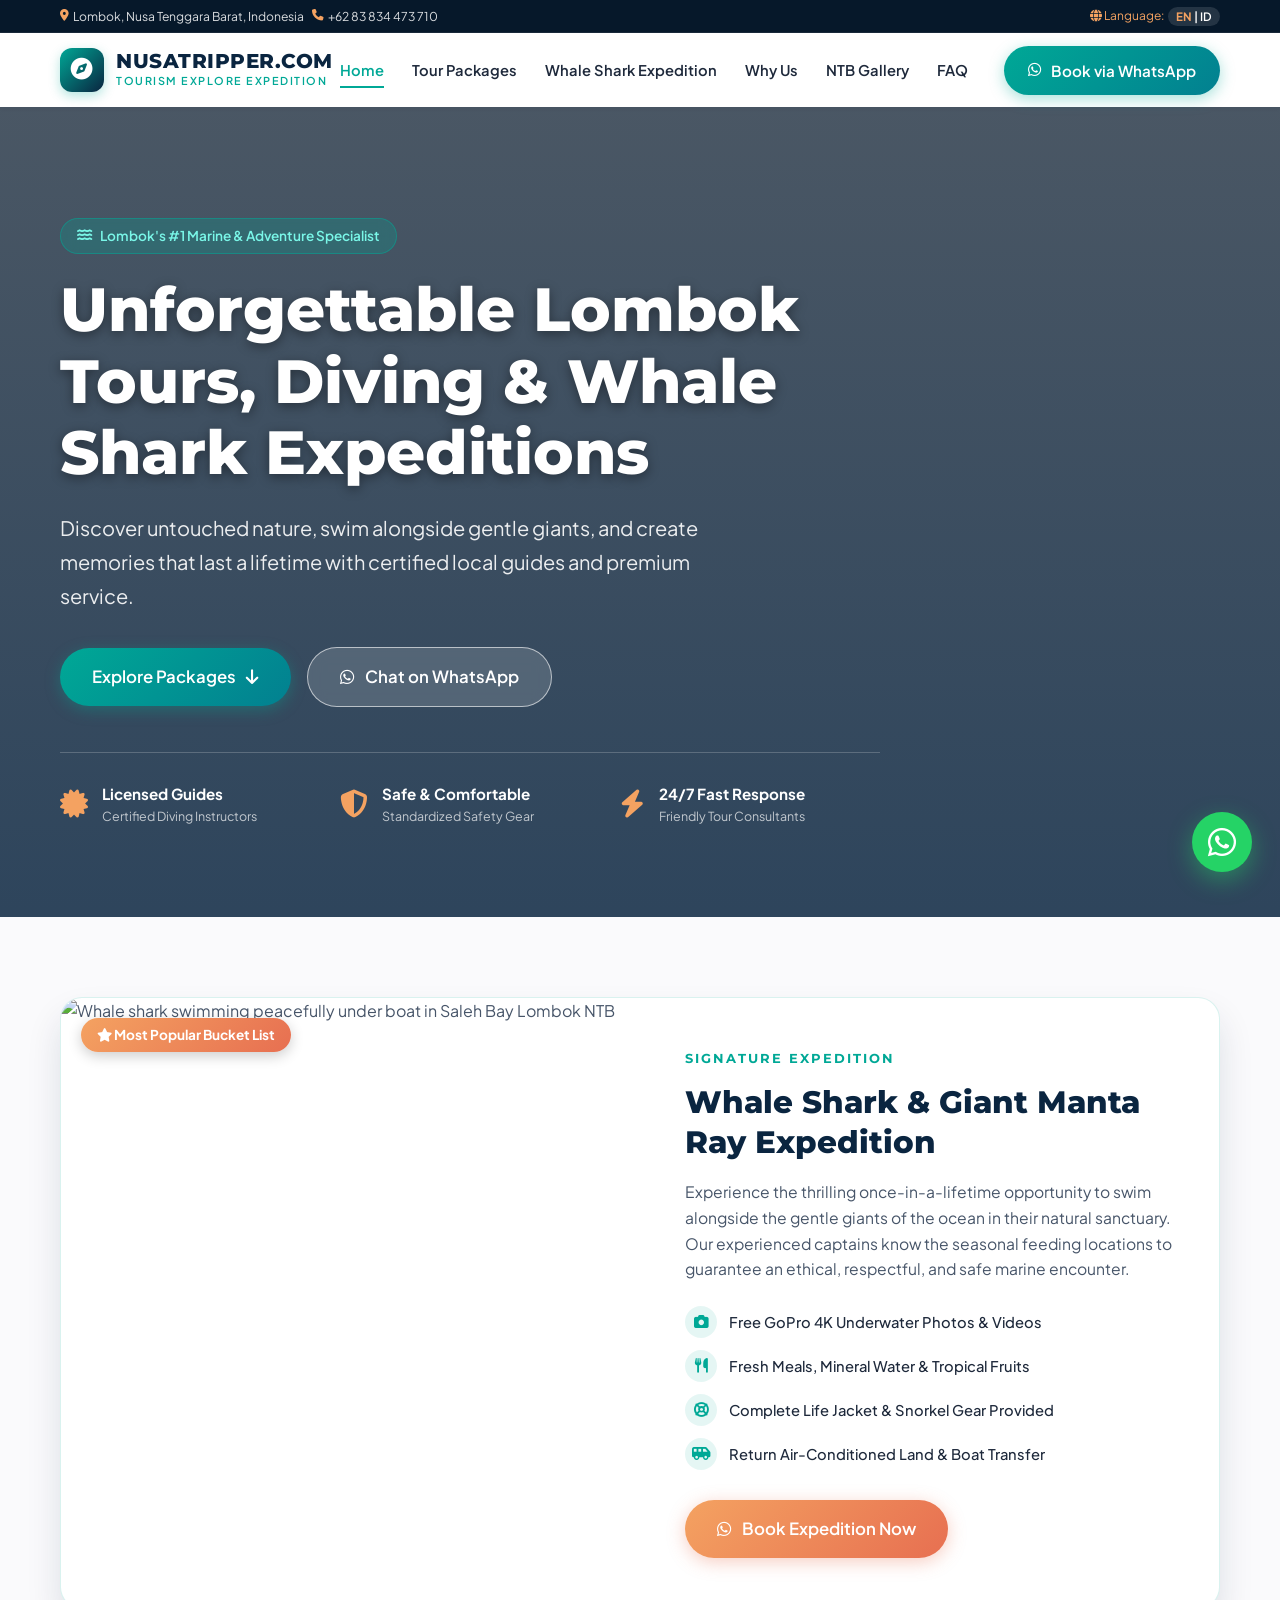
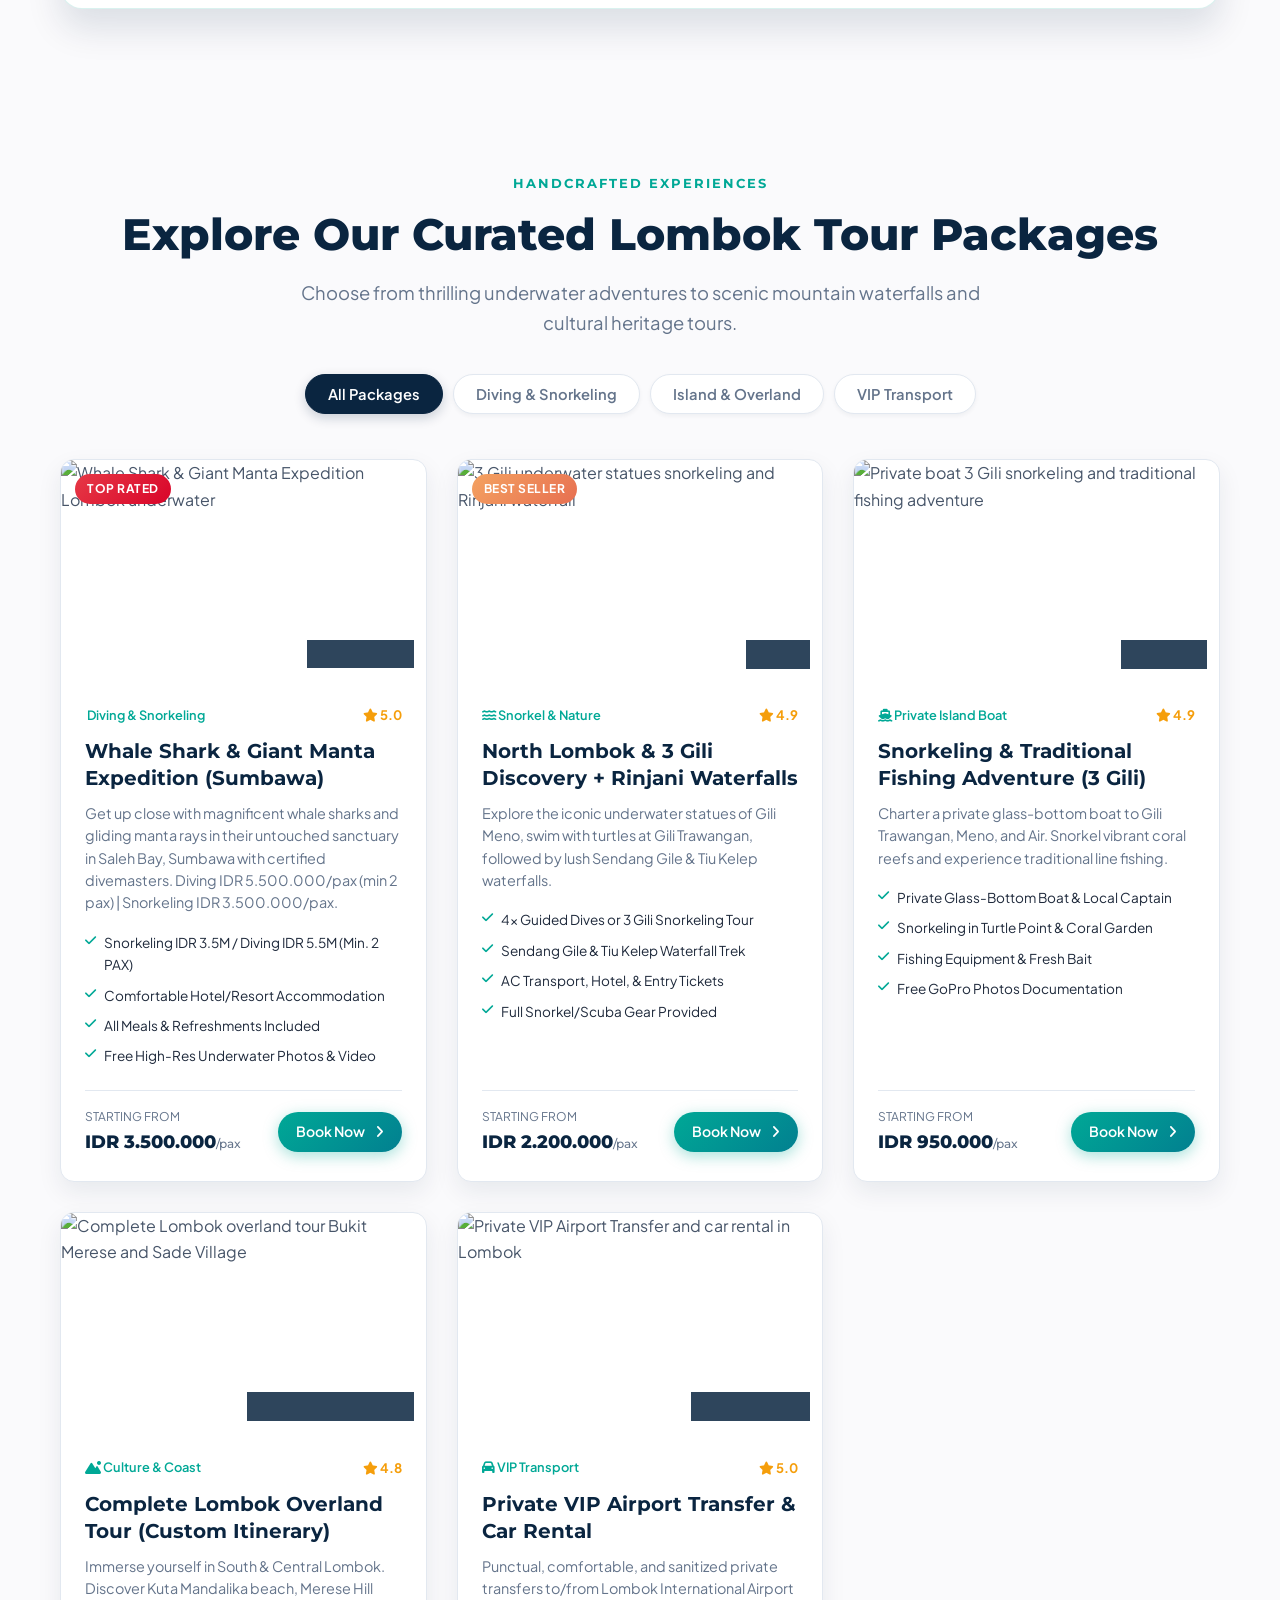
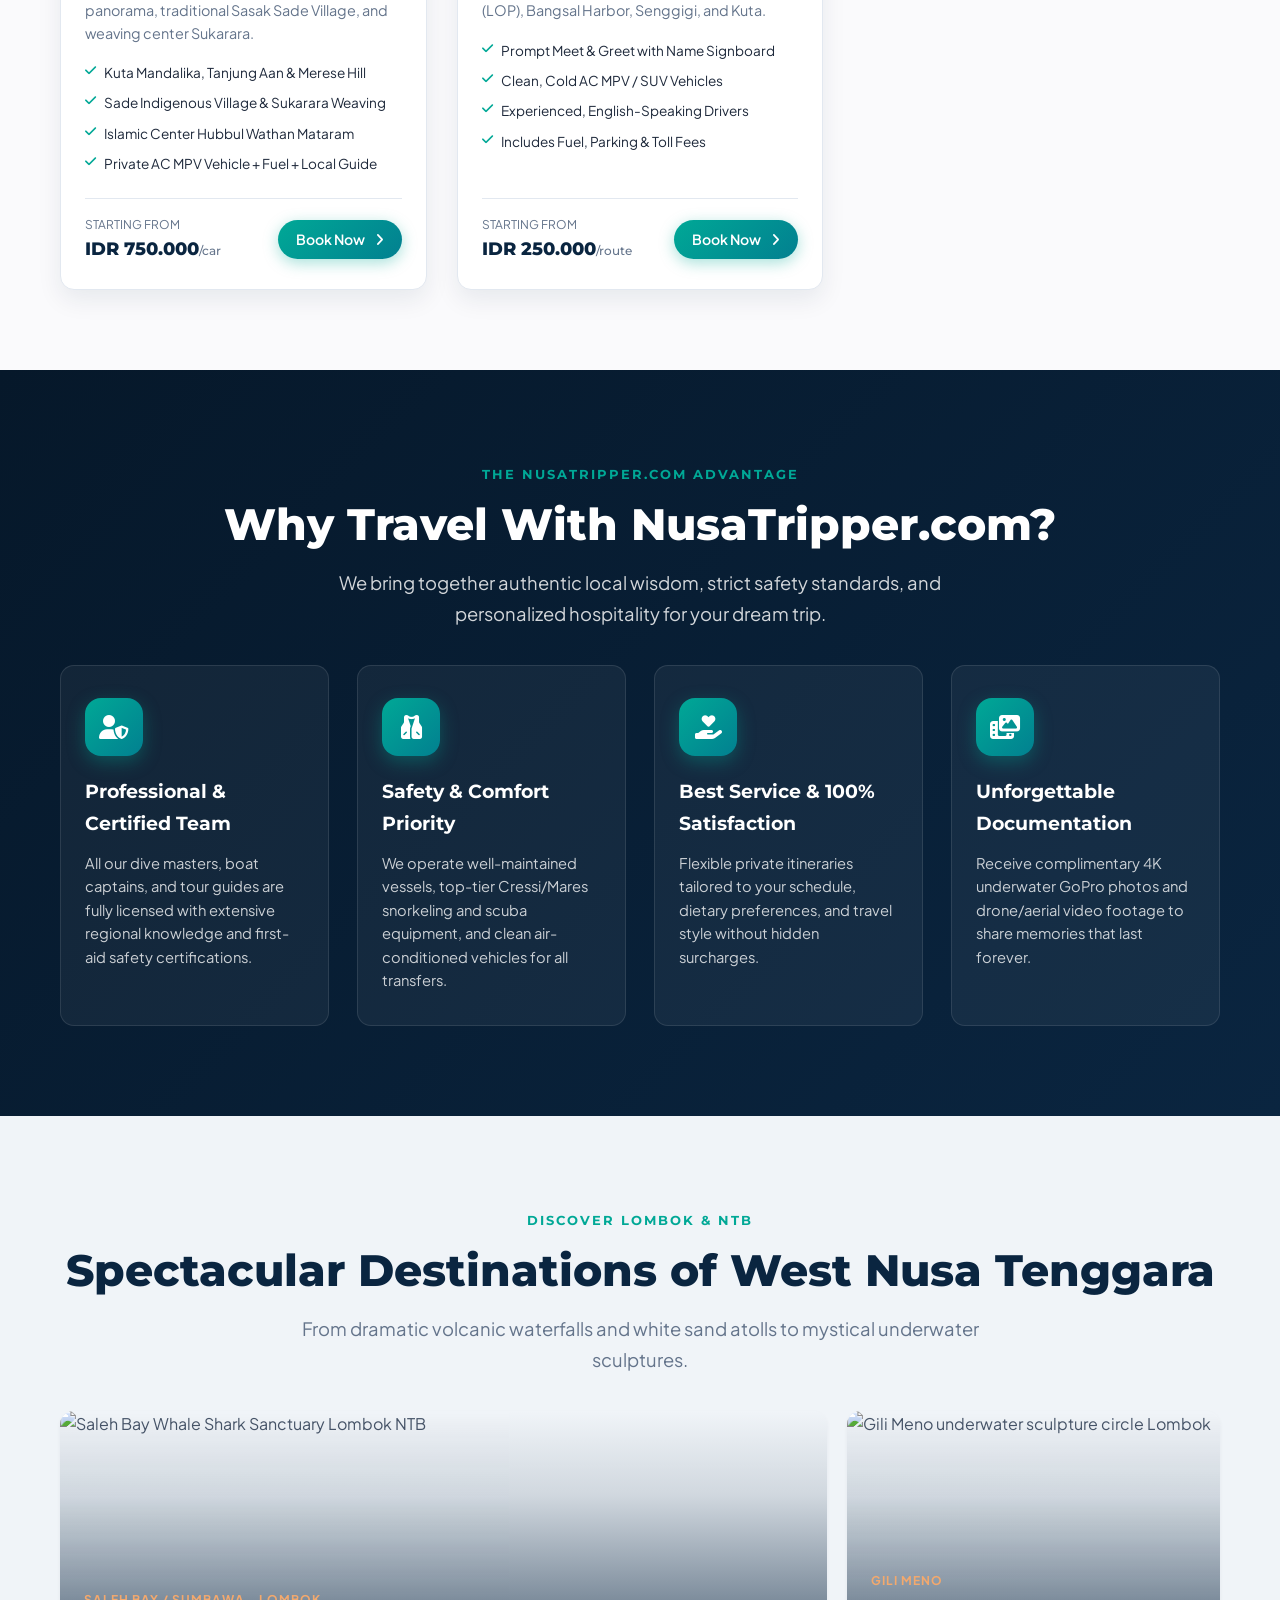
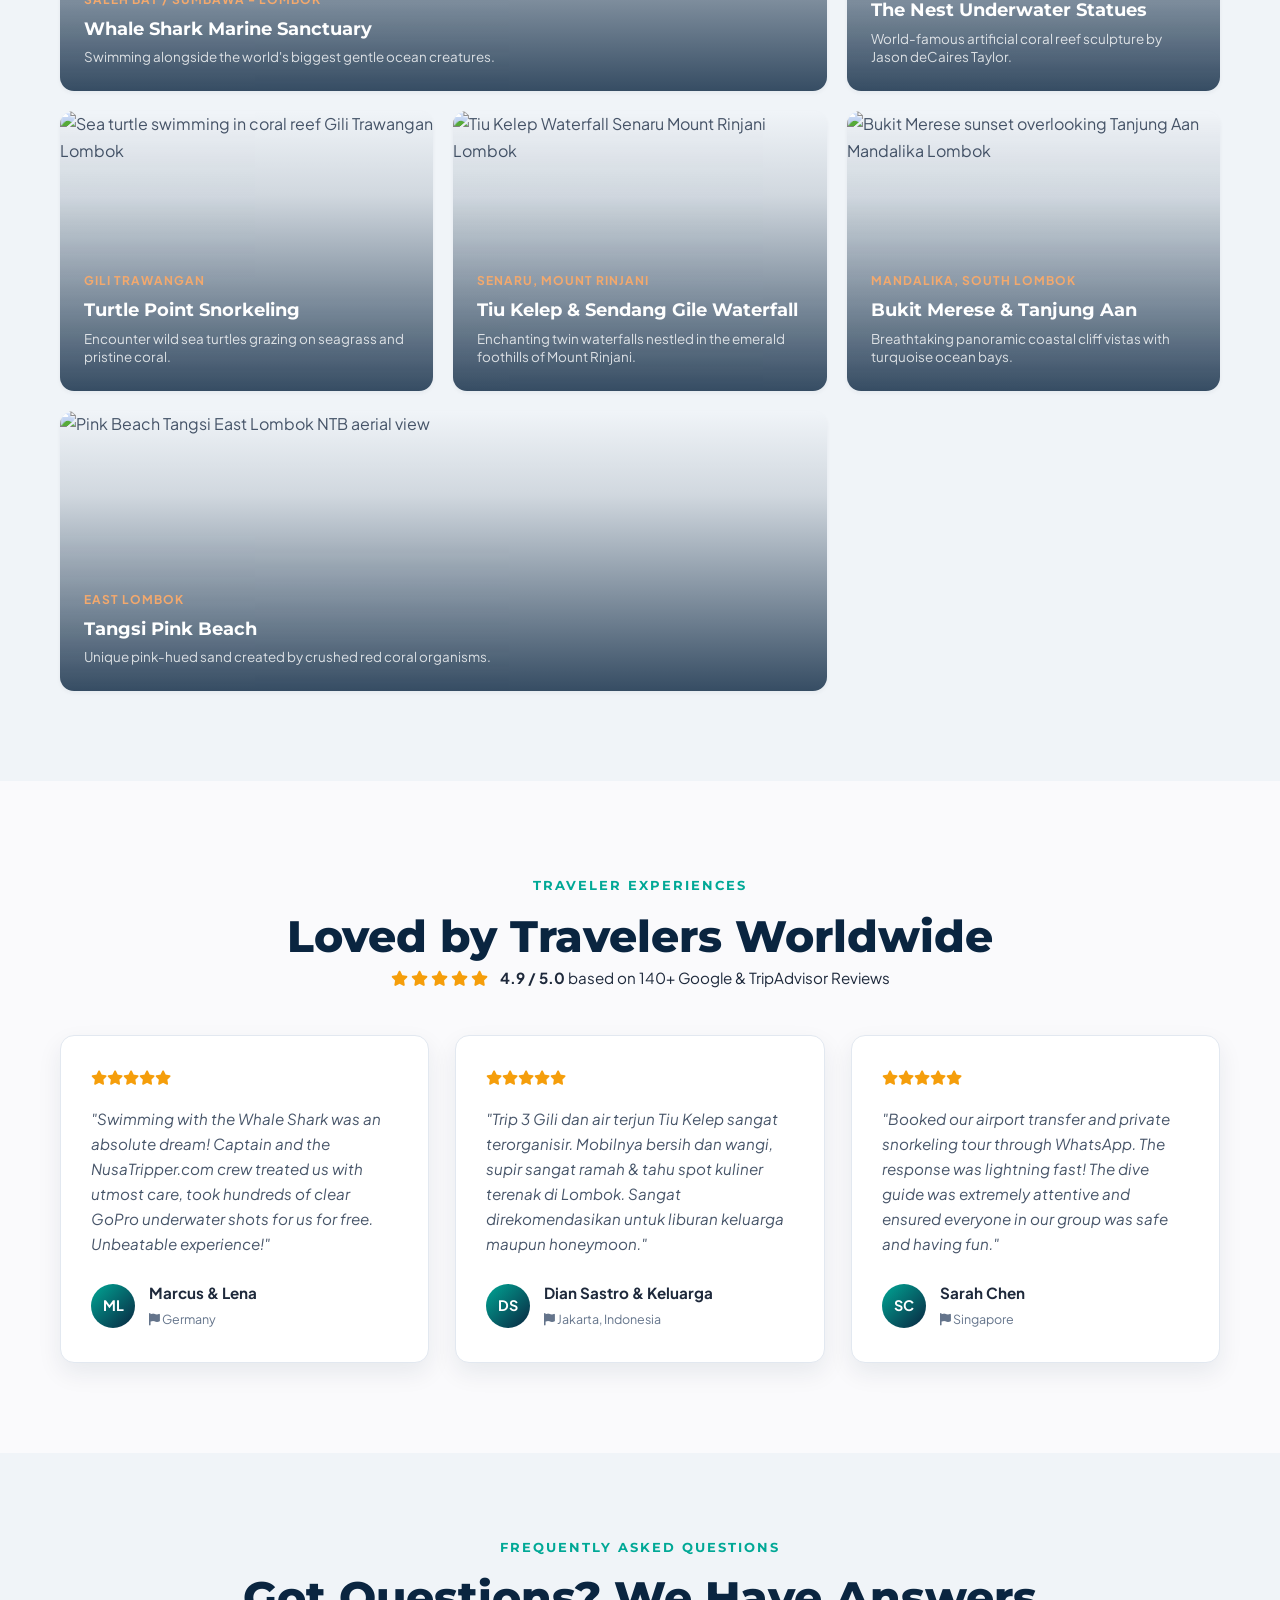
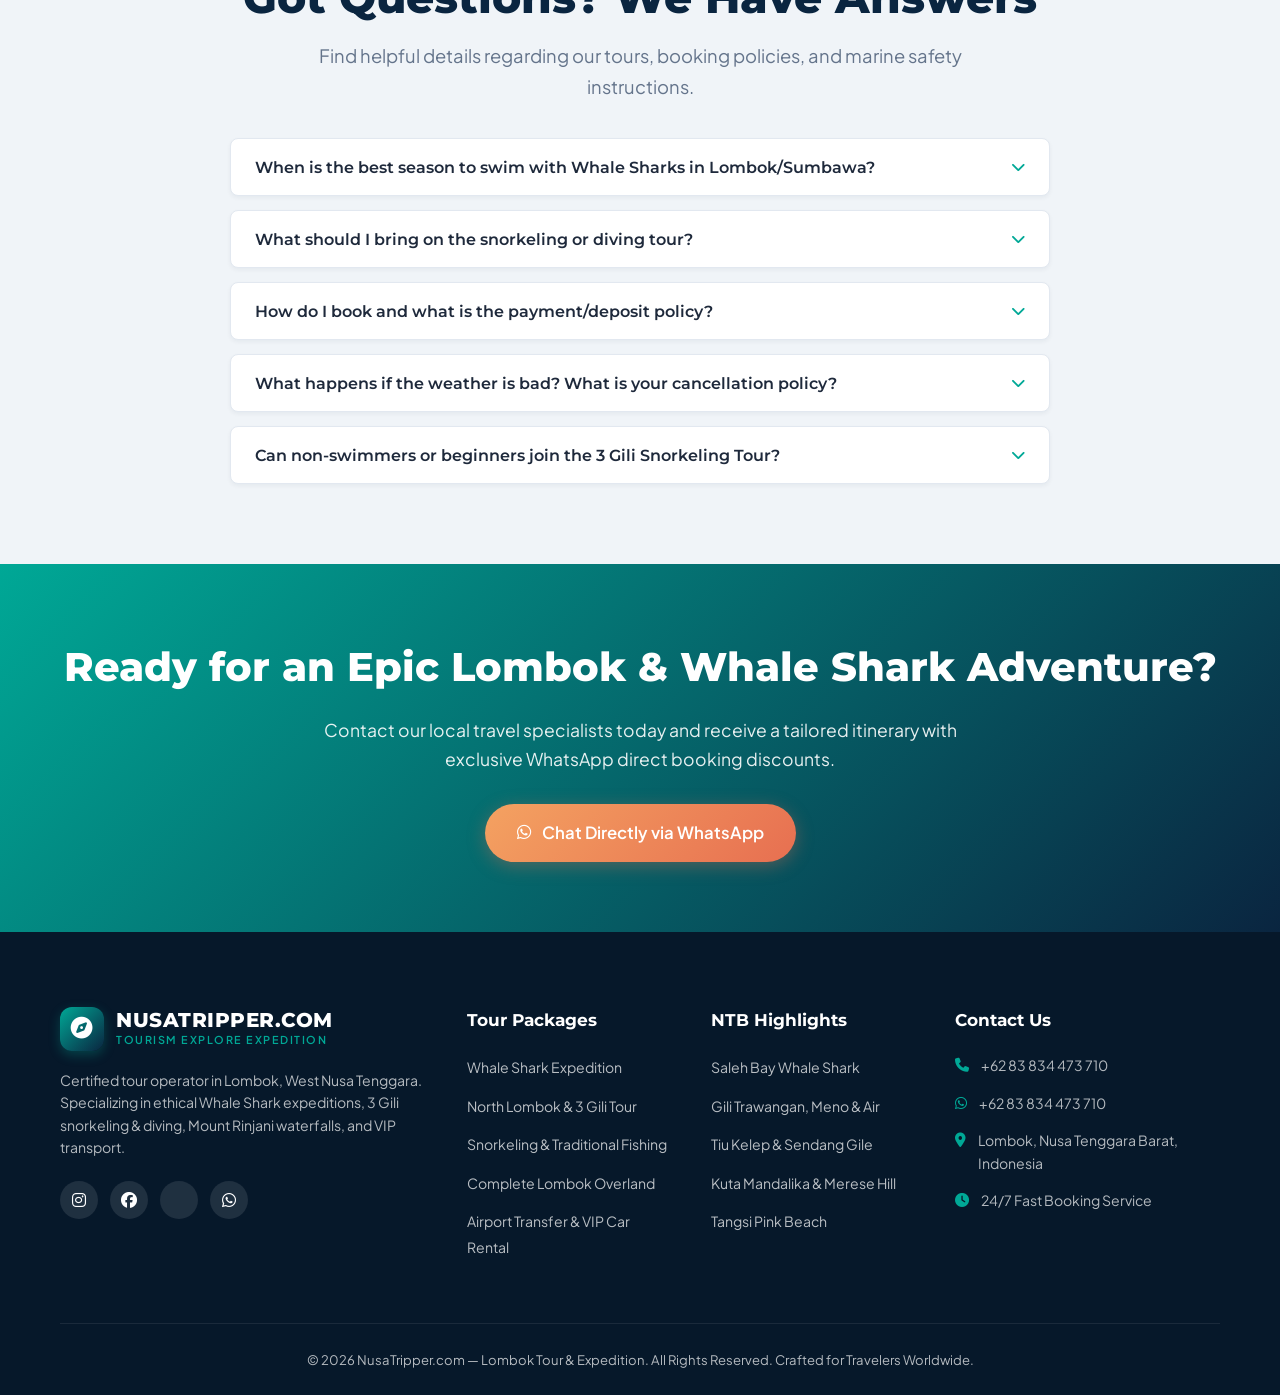
==== index - Copy.html @ f03d6720 "initial commit" ====
<!DOCTYPE html>
<html lang="en">
<head>
  <meta charset="UTF-8">
  <meta name="viewport" content="width=device-width, initial-scale=1.0">
  
  <!-- Primary Meta Tags -->
  <title>NusaTripper.com | Best Lombok Tour, Diving & Whale Shark Expedition</title>
  <meta name="title" content="NusaTripper.com | Best Lombok Tour, Diving & Whale Shark Expedition">
  <meta name="description" content="Book the ultimate Lombok adventure with NusaTripper.com. Whale Shark tours, 3 Gili snorkeling, Rinjani waterfall trips, and private car rental. Best price & certified guides!">
  <meta name="keywords" content="Lombok tour, diving Lombok, whale shark expedition Lombok, 3 Gili snorkeling, Gili Trawangan underwater statues, Mount Rinjani waterfalls, private driver Lombok, NusaTripper.com">
  <meta name="author" content="NusaTripper.com — Lombok Tour & Expedition">
  <meta name="robots" content="index, follow">
  <link rel="canonical" href="https://nusatripper.com/">

  <!-- Open Graph / Facebook -->
  <meta property="og:type" content="website">
  <meta property="og:url" content="https://nusatripper.com/">
  <meta property="og:title" content="NusaTripper.com | Best Lombok Tour, Diving & Whale Shark Expedition">
  <meta property="og:description" content="Book the ultimate Lombok adventure with NusaTripper.com. Whale Shark tours, 3 Gili snorkeling, Rinjani waterfall trips, and private car rental. Best price & certified guides!">
  <meta property="og:image" content="https://coresg-normal.trae.ai/api/ide/v1/text_to_image?prompt=Majestic%20whale%20shark%20swimming%20with%20snorkelers%20in%20crystal%20clear%20turquoise%20ocean%20water%20Lombok%20Indonesia%20cinematic%20underwater%20photography&image_size=landscape_16_9">

  <!-- Twitter -->
  <meta property="twitter:card" content="summary_large_image">
  <meta property="twitter:url" content="https://nusatripper.com/">
  <meta property="twitter:title" content="NusaTripper.com | Best Lombok Tour, Diving & Whale Shark Expedition">
  <meta property="twitter:description" content="Book the ultimate Lombok adventure with NusaTripper.com. Whale Shark tours, 3 Gili snorkeling, Rinjani waterfall trips, and private car rental.">
  <meta property="twitter:image" content="https://coresg-normal.trae.ai/api/ide/v1/text_to_image?prompt=Majestic%20whale%20shark%20swimming%20with%20snorkelers%20in%20crystal%20clear%20turquoise%20ocean%20water%20Lombok%20Indonesia%20cinematic%20underwater%20photography&image_size=landscape_16_9">

  <!-- Fonts -->
  <link rel="preconnect" href="https://fonts.googleapis.com">
  <link rel="preconnect" href="https://fonts.gstatic.com" crossorigin>
  <link href="https://fonts.googleapis.com/css2?family=Montserrat:wght@500;600;700;800&family=Plus+Jakarta+Sans:wght@300;400;500;600;700&display=swap" rel="stylesheet">
  
  <!-- FontAwesome Icons -->
  <link rel="stylesheet" href="https://cdnjs.cloudflare.com/ajax/libs/font-awesome/6.5.1/css/all.min.css" integrity="sha512-DTOQO9RWCH3ppGqcWaEA1BIZOC6xxalwEsw9c2QQeAIftl+Vegovlnee1c9QX4TctnWMn13TZye+giMm8e2LwA==" crossorigin="anonymous" referrerpolicy="no-referrer" />

  <!-- Schema.org Structured Data -->
  <script type="application/ld+json">
  {
    "@context": "https://schema.org",
    "@graph": [
      {
        "@type": "TravelAgency",
        "@id": "https://nusatripper.com/#agency",
        "name": "NusaTripper.com - Tourism Explore Expedition",
        "url": "https://nusatripper.com",
        "telephone": "+6283834473710",
        "priceRange": "$$ - $$$",
        "currenciesAccepted": "IDR, USD",
        "paymentAccepted": "Cash, Credit Card, Bank Transfer",
        "areaServed": {
          "@type": "AdministrativeArea",
          "name": "Lombok, Nusa Tenggara Barat, Indonesia"
        },
        "address": {
          "@type": "PostalAddress",
          "addressLocality": "Lombok",
          "addressRegion": "Nusa Tenggara Barat",
          "addressCountry": "ID"
        },
        "aggregateRating": {
          "@type": "AggregateRating",
          "ratingValue": "4.9",
          "reviewCount": "148"
        },
        "description": "Premium Lombok tour agency offering Whale Shark expeditions, 3 Gili snorkeling, diving, Mount Rinjani waterfall trekking, and private transport services."
      },
      {
        "@type": "Product",
        "name": "Whale Shark & Giant Manta Expedition Lombok",
        "description": "3D2N Diving or 2D1N Snorkeling close encounter with gentle giant whale sharks in Saleh Bay / Lombok waters. Includes accommodation, meals, and free underwater documentation.",
        "offers": {
          "@type": "Offer",
          "priceCurrency": "IDR",
          "price": "3500000",
          "availability": "https://schema.org/InStock",
          "validFrom": "2026-01-01"
        }
      },
      {
        "@type": "Product",
        "name": "North Lombok & 3 Gili Discovery with Rinjani Waterfalls",
        "description": "2D1N tour covering Gili Trawangan, Gili Meno underwater statues, Gili Air, and Mount Rinjani waterfalls (Sendang Gile & Tiu Kelep).",
        "offers": {
          "@type": "Offer",
          "priceCurrency": "IDR",
          "price": "2200000",
          "availability": "https://schema.org/InStock",
          "validFrom": "2026-01-01"
        }
      }
    ]
  }
  </script>

  <link rel="stylesheet" href="style.css">
</head>
<body>

  <!-- Top Announcement Bar -->
  <div class="top-bar">
    <div class="container top-bar-container">
      <div class="top-info">
        <span><i class="fa-solid fa-location-dot"></i> Lombok, Nusa Tenggara Barat, Indonesia</span>
        <span><i class="fa-solid fa-phone"></i> +62 83 834 473 710</span>
      </div>
      <div class="lang-switch-wrapper">
        <span class="lang-label"><i class="fa-solid fa-globe"></i> Language:</span>
        <button id="langToggleBtn" class="lang-btn" onclick="toggleLanguage()">
          <span class="active-lang">EN</span> | <span>ID</span>
        </button>
      </div>
    </div>
  </div>

  <!-- Header / Navigation Bar -->
  <header class="site-header" id="navbar">
    <div class="container nav-container">
      <a href="#home" class="brand-logo" aria-label="NusaTripper.com Homepage">
        <div class="logo-icon"><i class="fa-solid fa-compass"></i></div>
        <div class="logo-text">
          <span class="brand-title">NUSATRIPPER.COM</span>
          <span class="brand-subtitle">Tourism Explore Expedition</span>
        </div>
      </a>

      <nav class="nav-menu" id="navMenu">
        <a href="#home" class="nav-link active" data-i18n="nav_home">Home</a>
        <a href="#packages" class="nav-link" data-i18n="nav_packages">Tour Packages</a>
        <a href="#whaleshark" class="nav-link" data-i18n="nav_whaleshark">Whale Shark Expedition</a>
        <a href="#whyus" class="nav-link" data-i18n="nav_whyus">Why Us</a>
        <a href="#gallery" class="nav-link" data-i18n="nav_gallery">NTB Gallery</a>
        <a href="#faq" class="nav-link" data-i18n="nav_faq">FAQ</a>
        <a href="https://wa.me/6283834473710?text=Hello%20NusaTripper.com%2C%20I%20would%20like%20to%20inquire%20about%20booking%20a%20tour" target="_blank" rel="noopener noreferrer" class="btn btn-primary nav-cta">
          <i class="fa-brands fa-whatsapp"></i> <span data-i18n="btn_book_wa">Book via WhatsApp</span>
        </a>
      </nav>

      <button class="hamburger-btn" id="mobileMenuBtn" aria-label="Toggle Navigation">
        <i class="fa-solid fa-bars"></i>
      </button>
    </div>
  </header>

  <!-- Hero Section -->
  <section class="hero-section" id="home">
    <div class="hero-overlay"></div>
    <div class="container hero-container">
      <div class="hero-content">
        <div class="badge-pill">
          <i class="fa-solid fa-water"></i> <span data-i18n="hero_badge">Lombok's #1 Marine & Adventure Specialist</span>
        </div>
        <h1 class="hero-title" data-i18n="hero_title">
          Unforgettable Lombok Tours, Diving & Whale Shark Expeditions
        </h1>
        <p class="hero-subtitle" data-i18n="hero_subtitle">
          Discover untouched nature, swim alongside gentle giants, and create memories that last a lifetime with certified local guides and premium service.
        </p>
        <div class="hero-cta-group">
          <a href="#packages" class="btn btn-primary btn-lg">
            <span data-i18n="hero_btn_explore">Explore Packages</span> <i class="fa-solid fa-arrow-down"></i>
          </a>
          <a href="https://wa.me/6283834473710?text=Hi%20NusaTripper.com!%20I'm%20planning%20a%20trip%20to%20Lombok.%20Can%20you%20help%20me%20recommend%20the%20best%20itinerary%3F" target="_blank" rel="noopener noreferrer" class="btn btn-outline btn-lg">
            <i class="fa-brands fa-whatsapp"></i> <span data-i18n="hero_btn_chat">Chat on WhatsApp</span>
          </a>
        </div>

        <!-- Trust Badges -->
        <div class="trust-badges">
          <div class="trust-badge-item">
            <i class="fa-solid fa-certificate"></i>
            <div>
              <strong data-i18n="trust_1_title">Licensed Guides</strong>
              <small data-i18n="trust_1_sub">Certified Diving Instructors</small>
            </div>
          </div>
          <div class="trust-badge-item">
            <i class="fa-solid fa-shield-halved"></i>
            <div>
              <strong data-i18n="trust_2_title">Safe & Comfortable</strong>
              <small data-i18n="trust_2_sub">Standardized Safety Gear</small>
            </div>
          </div>
          <div class="trust-badge-item">
            <i class="fa-solid fa-bolt"></i>
            <div>
              <strong data-i18n="trust_3_title">24/7 Fast Response</strong>
              <small data-i18n="trust_3_sub">Friendly Tour Consultants</small>
            </div>
          </div>
        </div>
      </div>
    </div>
  </section>

  <!-- Whale Shark Expedition Feature Banner -->
  <section class="featured-expedition" id="whaleshark">
    <div class="container">
      <div class="featured-card">
        <div class="featured-img-col">
          <img src="https://coresg-normal.trae.ai/api/ide/v1/text_to_image?prompt=Enormous%20gentle%20whale%20shark%20feeding%20near%20traditional%20Indonesian%20wooden%20outrigger%20boat%20bagan%20sunbeams%20filtering%20through%20azure%20water%20Saleh%20Bay%20Lombok%20Sumbawa&image_size=landscape_4_3" alt="Whale shark swimming peacefully under boat in Saleh Bay Lombok NTB" loading="lazy">
          <div class="img-badge">
            <i class="fa-solid fa-star"></i> <span data-i18n="featured_badge">Most Popular Bucket List</span>
          </div>
        </div>
        <div class="featured-text-col">
          <span class="section-tag" data-i18n="featured_tag">SIGNATURE EXPEDITION</span>
          <h2 class="featured-title" data-i18n="featured_title">Whale Shark & Giant Manta Ray Expedition</h2>
          <p class="featured-desc" data-i18n="featured_desc">
            Experience the thrilling once-in-a-lifetime opportunity to swim alongside the gentle giants of the ocean in their natural sanctuary. Our experienced captains know the seasonal feeding locations to guarantee an ethical, respectful, and safe marine encounter.
          </p>
          <div class="featured-perks">
            <div class="perk-item">
              <i class="fa-solid fa-camera"></i>
              <span data-i18n="featured_perk_1">Free GoPro 4K Underwater Photos & Videos</span>
            </div>
            <div class="perk-item">
              <i class="fa-solid fa-utensils"></i>
              <span data-i18n="featured_perk_2">Fresh Meals, Mineral Water & Tropical Fruits</span>
            </div>
            <div class="perk-item">
              <i class="fa-solid fa-life-ring"></i>
              <span data-i18n="featured_perk_3">Complete Life Jacket & Snorkel Gear Provided</span>
            </div>
            <div class="perk-item">
              <i class="fa-solid fa-van-shuttle"></i>
              <span data-i18n="featured_perk_4">Return Air-Conditioned Land & Boat Transfer</span>
            </div>
          </div>
          <div class="featured-action">
            <a href="https://wa.me/6283834473710?text=Hello%20NusaTripper.com%2C%20I'm%20very%20interested%20in%20the%20Whale%20Shark%20%26%20Manta%20Expedition.%20Could%20you%20share%20the%20available%20dates%20and%20rates%3F" target="_blank" rel="noopener noreferrer" class="btn btn-accent btn-lg">
              <i class="fa-brands fa-whatsapp"></i> <span data-i18n="btn_book_expedition">Book Expedition Now</span>
            </a>
          </div>
        </div>
      </div>
    </div>
  </section>

  <!-- Core Tour Packages -->
  <section class="packages-section" id="packages">
    <div class="container">
      <div class="section-header text-center">
        <span class="section-tag" data-i18n="packages_tag">HANDCRAFTED EXPERIENCES</span>
        <h2 class="section-title" data-i18n="packages_title">Explore Our Curated Lombok Tour Packages</h2>
        <p class="section-subtitle" data-i18n="packages_subtitle">
          Choose from thrilling underwater adventures to scenic mountain waterfalls and cultural heritage tours.
        </p>
        
        <!-- Filter Tabs -->
        <div class="filter-tab-group">
          <button class="filter-btn active" data-filter="all" data-i18n="filter_all">All Packages</button>
          <button class="filter-btn" data-filter="diving" data-i18n="filter_diving">Diving & Snorkeling</button>
          <button class="filter-btn" data-filter="island" data-i18n="filter_island">Island & Overland</button>
          <button class="filter-btn" data-filter="transport" data-i18n="filter_transport">VIP Transport</button>
        </div>
      </div>

      <!-- Packages Grid -->
      <div class="packages-grid" id="packagesGrid">

        <!-- Package 1 -->
        <article class="package-card" data-category="diving">
          <div class="card-img-wrap">
            <img src="https://coresg-normal.trae.ai/api/ide/v1/text_to_image?prompt=Close-up%20whale%20shark%20swimming%20near%20a%20diver%20in%20deep%20blue%20transparent%20ocean%20sun%20rays%20breaking%20surface%20Lombok&image_size=landscape_4_3" alt="Whale Shark & Giant Manta Expedition Lombok underwater" loading="lazy">
            <span class="card-badge badge-hot">Top Rated</span>
            <span class="card-duration"><i class="fa-regular fa-clock"></i> 3D2N / 2D1N</span>
          </div>
          <div class="card-content">
            <div class="card-meta">
              <span class="category-chip"><i class="fa-solid fa-mask-snorkel"></i> Diving & Snorkeling</span>
              <span class="rating-chip"><i class="fa-solid fa-star"></i> 5.0</span>
            </div>
            <h3 class="card-title" data-i18n="pkg1_title">Whale Shark & Giant Manta Expedition</h3>
            <p class="card-desc" data-i18n="pkg1_desc">
              Get up close with magnificent whale sharks and gliding manta rays in their untouched sanctuary with certified divemasters.
            </p>
            <ul class="card-inclusions">
              <li><i class="fa-solid fa-check"></i> <span data-i18n="pkg1_inc1">3D2N Diving or 2D1N Snorkeling Option</span></li>
              <li><i class="fa-solid fa-check"></i> <span data-i18n="pkg1_inc2">Comfortable Hotel/Resort Accommodation</span></li>
              <li><i class="fa-solid fa-check"></i> <span data-i18n="pkg1_inc3">All Meals & Refreshments Included</span></li>
              <li><i class="fa-solid fa-check"></i> <span data-i18n="pkg1_inc4">Free High-Res Underwater Photos & Video</span></li>
            </ul>
            <div class="card-footer">
              <div class="price-wrap">
                <span class="price-label" data-i18n="card_from">Starting from</span>
                <span class="price-val">IDR 3.500.000<small>/pax</small></span>
              </div>
              <a href="https://wa.me/6283834473710?text=Hi%20NusaTripper.com%2C%20I%20want%20to%20book%20the%20Whale%20Shark%20%26%20Giant%20Manta%20Expedition." target="_blank" rel="noopener noreferrer" class="btn btn-sm btn-primary">
                <span data-i18n="btn_book_now">Book Now</span> <i class="fa-solid fa-angle-right"></i>
              </a>
            </div>
          </div>
        </article>

        <!-- Package 2 -->
        <article class="package-card" data-category="diving">
          <div class="card-img-wrap">
            <img src="https://coresg-normal.trae.ai/api/ide/v1/text_to_image?prompt=Famous%20Nest%20underwater%20statues%20sculptures%20circle%20at%20Gili%20Meno%20with%20tropical%20fish%20and%20crystal%20clear%20water%20Lombok&image_size=landscape_4_3" alt="3 Gili underwater statues snorkeling and Rinjani waterfall" loading="lazy">
            <span class="card-badge badge-popular">Best Seller</span>
            <span class="card-duration"><i class="fa-regular fa-clock"></i> 2D1N</span>
          </div>
          <div class="card-content">
            <div class="card-meta">
              <span class="category-chip"><i class="fa-solid fa-water"></i> Snorkel & Nature</span>
              <span class="rating-chip"><i class="fa-solid fa-star"></i> 4.9</span>
            </div>
            <h3 class="card-title" data-i18n="pkg2_title">North Lombok & 3 Gili Discovery + Rinjani Waterfalls</h3>
            <p class="card-desc" data-i18n="pkg2_desc">
              Explore the iconic underwater statues of Gili Meno, swim with turtles at Gili Trawangan, followed by lush Sendang Gile & Tiu Kelep waterfalls.
            </p>
            <ul class="card-inclusions">
              <li><i class="fa-solid fa-check"></i> <span data-i18n="pkg2_inc1">4x Guided Dives or 3 Gili Snorkeling Tour</span></li>
              <li><i class="fa-solid fa-check"></i> <span data-i18n="pkg2_inc2">Sendang Gile & Tiu Kelep Waterfall Trek</span></li>
              <li><i class="fa-solid fa-check"></i> <span data-i18n="pkg2_inc3">AC Transport, Hotel, & Entry Tickets</span></li>
              <li><i class="fa-solid fa-check"></i> <span data-i18n="pkg2_inc4">Full Snorkel/Scuba Gear Provided</span></li>
            </ul>
            <div class="card-footer">
              <div class="price-wrap">
                <span class="price-label" data-i18n="card_from">Starting from</span>
                <span class="price-val">IDR 2.200.000<small>/pax</small></span>
              </div>
              <a href="https://wa.me/6283834473710?text=Hi%20NusaTripper.com%2C%20I%20am%20interested%20in%20North%20Lombok%20%26%203%20Gili%20Discovery." target="_blank" rel="noopener noreferrer" class="btn btn-sm btn-primary">
                <span data-i18n="btn_book_now">Book Now</span> <i class="fa-solid fa-angle-right"></i>
              </a>
            </div>
          </div>
        </article>

        <!-- Package 3 -->
        <article class="package-card" data-category="diving">
          <div class="card-img-wrap">
            <img src="https://coresg-normal.trae.ai/api/ide/v1/text_to_image?prompt=Traditional%20wooden%20boat%20sailing%20between%20tropical%20Gili%20islands%20Lombok%20turquoise%20calm%20water%20sunny%20day%20coral%20reef%20visible&image_size=landscape_4_3" alt="Private boat 3 Gili snorkeling and traditional fishing adventure" loading="lazy">
            <span class="card-duration"><i class="fa-regular fa-clock"></i> 1 Full Day</span>
          </div>
          <div class="card-content">
            <div class="card-meta">
              <span class="category-chip"><i class="fa-solid fa-ship"></i> Private Island Boat</span>
              <span class="rating-chip"><i class="fa-solid fa-star"></i> 4.9</span>
            </div>
            <h3 class="card-title" data-i18n="pkg3_title">Snorkeling & Traditional Fishing Adventure (3 Gili)</h3>
            <p class="card-desc" data-i18n="pkg3_desc">
              Charter a private glass-bottom boat to Gili Trawangan, Meno, and Air. Snorkel vibrant coral reefs and experience traditional line fishing.
            </p>
            <ul class="card-inclusions">
              <li><i class="fa-solid fa-check"></i> <span data-i18n="pkg3_inc1">Private Glass-Bottom Boat & Local Captain</span></li>
              <li><i class="fa-solid fa-check"></i> <span data-i18n="pkg3_inc2">Snorkeling in Turtle Point & Coral Garden</span></li>
              <li><i class="fa-solid fa-check"></i> <span data-i18n="pkg3_inc3">Fishing Equipment & Fresh Bait</span></li>
              <li><i class="fa-solid fa-check"></i> <span data-i18n="pkg3_inc4">Free GoPro Photos Documentation</span></li>
            </ul>
            <div class="card-footer">
              <div class="price-wrap">
                <span class="price-label" data-i18n="card_from">Starting from</span>
                <span class="price-val">IDR 950.000<small>/pax</small></span>
              </div>
              <a href="https://wa.me/6283834473710?text=Hi%20NusaTripper.com%2C%20I'd%20like%20to%20reserve%20the%203%20Gili%20Snorkeling%20%26%20Fishing%20Tour." target="_blank" rel="noopener noreferrer" class="btn btn-sm btn-primary">
                <span data-i18n="btn_book_now">Book Now</span> <i class="fa-solid fa-angle-right"></i>
              </a>
            </div>
          </div>
        </article>

        <!-- Package 4 -->
        <article class="package-card" data-category="island">
          <div class="card-img-wrap">
            <img src="https://coresg-normal.trae.ai/api/ide/v1/text_to_image?prompt=Panoramic%20view%20of%20Bukit%20Merese%20rolling%20green%20hills%20overlooking%20turquoise%20coastal%20bay%20in%20Mandalika%20South%20Lombok%20sunset&image_size=landscape_4_3" alt="Complete Lombok overland tour Bukit Merese and Sade Village" loading="lazy">
            <span class="card-duration"><i class="fa-regular fa-clock"></i> 1-Day / 2-Day Custom</span>
          </div>
          <div class="card-content">
            <div class="card-meta">
              <span class="category-chip"><i class="fa-solid fa-mountain-sun"></i> Culture & Coast</span>
              <span class="rating-chip"><i class="fa-solid fa-star"></i> 4.8</span>
            </div>
            <h3 class="card-title" data-i18n="pkg4_title">Complete Lombok Overland Tour (Custom Itinerary)</h3>
            <p class="card-desc" data-i18n="pkg4_desc">
              Immerse yourself in South & Central Lombok. Discover Kuta Mandalika beach, Merese Hill panorama, traditional Sasak Sade Village, and weaving center Sukarara.
            </p>
            <ul class="card-inclusions">
              <li><i class="fa-solid fa-check"></i> <span data-i18n="pkg4_inc1">Kuta Mandalika, Tanjung Aan & Merese Hill</span></li>
              <li><i class="fa-solid fa-check"></i> <span data-i18n="pkg4_inc2">Sade Indigenous Village & Sukarara Weaving</span></li>
              <li><i class="fa-solid fa-check"></i> <span data-i18n="pkg4_inc3">Islamic Center Hubbul Wathan Mataram</span></li>
              <li><i class="fa-solid fa-check"></i> <span data-i18n="pkg4_inc4">Private AC MPV Vehicle + Fuel + Local Guide</span></li>
            </ul>
            <div class="card-footer">
              <div class="price-wrap">
                <span class="price-label" data-i18n="card_from">Starting from</span>
                <span class="price-val">IDR 750.000<small>/car</small></span>
              </div>
              <a href="https://wa.me/6283834473710?text=Hi%20NusaTripper.com%2C%20can%20you%20share%20details%20for%20the%20Lombok%20Overland%20Tour%3F" target="_blank" rel="noopener noreferrer" class="btn btn-sm btn-primary">
                <span data-i18n="btn_book_now">Book Now</span> <i class="fa-solid fa-angle-right"></i>
              </a>
            </div>
          </div>
        </article>

        <!-- Package 5 -->
        <article class="package-card" data-category="transport">
          <div class="card-img-wrap">
            <img src="https://coresg-normal.trae.ai/api/ide/v1/text_to_image?prompt=Modern%20luxury%20white%20minivan%20car%20rental%20standing%20on%20scenic%20coastal%20highway%20with%20palm%20trees%20and%20ocean%20view%20Lombok&image_size=landscape_4_3" alt="Private VIP Airport Transfer and car rental in Lombok" loading="lazy">
            <span class="card-duration"><i class="fa-regular fa-clock"></i> 24/7 Available</span>
          </div>
          <div class="card-content">
            <div class="card-meta">
              <span class="category-chip"><i class="fa-solid fa-car"></i> VIP Transport</span>
              <span class="rating-chip"><i class="fa-solid fa-star"></i> 5.0</span>
            </div>
            <h3 class="card-title" data-i18n="pkg5_title">Private VIP Airport Transfer & Car Rental</h3>
            <p class="card-desc" data-i18n="pkg5_desc">
              Punctual, comfortable, and sanitized private transfers to/from Lombok International Airport (LOP), Bangsal Harbor, Senggigi, and Kuta.
            </p>
            <ul class="card-inclusions">
              <li><i class="fa-solid fa-check"></i> <span data-i18n="pkg5_inc1">Prompt Meet & Greet with Name Signboard</span></li>
              <li><i class="fa-solid fa-check"></i> <span data-i18n="pkg5_inc2">Clean, Cold AC MPV / SUV Vehicles</span></li>
              <li><i class="fa-solid fa-check"></i> <span data-i18n="pkg5_inc3">Experienced, English-Speaking Drivers</span></li>
              <li><i class="fa-solid fa-check"></i> <span data-i18n="pkg5_inc4">Includes Fuel, Parking & Toll Fees</span></li>
            </ul>
            <div class="card-footer">
              <div class="price-wrap">
                <span class="price-label" data-i18n="card_from">Starting from</span>
                <span class="price-val">IDR 250.000<small>/route</small></span>
              </div>
              <a href="https://wa.me/6283834473710?text=Hi%20NusaTripper.com%2C%20I%20need%20a%20private%20airport%20transfer%20or%20car%20rental." target="_blank" rel="noopener noreferrer" class="btn btn-sm btn-primary">
                <span data-i18n="btn_book_now">Book Now</span> <i class="fa-solid fa-angle-right"></i>
              </a>
            </div>
          </div>
        </article>

      </div>
    </div>
  </section>

  <!-- Why Choose Us -->
  <section class="why-us-section" id="whyus">
    <div class="container">
      <div class="section-header text-center">
        <span class="section-tag" data-i18n="why_tag">THE NUSATRIPPER.COM ADVANTAGE</span>
        <h2 class="section-title text-white" data-i18n="why_title">Why Travel With NusaTripper.com?</h2>
        <p class="section-subtitle text-white-80" data-i18n="why_subtitle">
          We bring together authentic local wisdom, strict safety standards, and personalized hospitality for your dream trip.
        </p>
      </div>

      <div class="why-grid">
        <div class="why-card">
          <div class="why-icon-box">
            <i class="fa-solid fa-user-shield"></i>
          </div>
          <h3 class="why-card-title" data-i18n="why1_title">Professional & Certified Team</h3>
          <p class="why-card-desc" data-i18n="why1_desc">
            All our dive masters, boat captains, and tour guides are fully licensed with extensive regional knowledge and first-aid safety certifications.
          </p>
        </div>

        <div class="why-card">
          <div class="why-icon-box">
            <i class="fa-solid fa-vest"></i>
          </div>
          <h3 class="why-card-title" data-i18n="why2_title">Safety & Comfort Priority</h3>
          <p class="why-card-desc" data-i18n="why2_desc">
            We operate well-maintained vessels, top-tier Cressi/Mares snorkeling and scuba equipment, and clean air-conditioned vehicles for all transfers.
          </p>
        </div>

        <div class="why-card">
          <div class="why-icon-box">
            <i class="fa-solid fa-hand-holding-heart"></i>
          </div>
          <h3 class="why-card-title" data-i18n="why3_title">Best Service & 100% Satisfaction</h3>
          <p class="why-card-desc" data-i18n="why3_desc">
            Flexible private itineraries tailored to your schedule, dietary preferences, and travel style without hidden surcharges.
          </p>
        </div>

        <div class="why-card">
          <div class="why-icon-box">
            <i class="fa-solid fa-photo-film"></i>
          </div>
          <h3 class="why-card-title" data-i18n="why4_title">Unforgettable Documentation</h3>
          <p class="why-card-desc" data-i18n="why4_desc">
            Receive complimentary 4K underwater GoPro photos and drone/aerial video footage to share memories that last forever.
          </p>
        </div>
      </div>
    </div>
  </section>

  <!-- NTB Tourism Gallery Showcase -->
  <section class="gallery-section" id="gallery">
    <div class="container">
      <div class="section-header text-center">
        <span class="section-tag" data-i18n="gallery_tag">DISCOVER LOMBOK & NTB</span>
        <h2 class="section-title" data-i18n="gallery_title">Spectacular Destinations of West Nusa Tenggara</h2>
        <p class="section-subtitle" data-i18n="gallery_subtitle">
          From dramatic volcanic waterfalls and white sand atolls to mystical underwater sculptures.
        </p>
      </div>

      <div class="gallery-grid">
        <!-- Gallery 1 -->
        <figure class="gallery-item item-large">
          <img src="https://coresg-normal.trae.ai/api/ide/v1/text_to_image?prompt=Majestic%20whale%20shark%20swimming%20near%20the%20ocean%20surface%20with%20sunbeams%20reflecting%20on%20its%20spotted%20skin%20Saleh%20Bay%20Lombok&image_size=landscape_16_9" alt="Saleh Bay Whale Shark Sanctuary Lombok NTB" loading="lazy">
          <div class="gallery-overlay">
            <div class="gallery-info">
              <span class="gallery-cat">Saleh Bay / Sumbawa - Lombok</span>
              <h4 class="gallery-name">Whale Shark Marine Sanctuary</h4>
              <p>Swimming alongside the world's biggest gentle ocean creatures.</p>
            </div>
          </div>
        </figure>

        <!-- Gallery 2 -->
        <figure class="gallery-item">
          <img src="https://coresg-normal.trae.ai/api/ide/v1/text_to_image?prompt=Underwater%20statue%20sculptures%20circle%20of%20couples%20on%20seabed%20surrounded%20by%20tropical%20fish%20at%20Gili%20Meno%20Lombok&image_size=square_hd" alt="Gili Meno underwater sculpture circle Lombok" loading="lazy">
          <div class="gallery-overlay">
            <div class="gallery-info">
              <span class="gallery-cat">Gili Meno</span>
              <h4 class="gallery-name">The Nest Underwater Statues</h4>
              <p>World-famous artificial coral reef sculpture by Jason deCaires Taylor.</p>
            </div>
          </div>
        </figure>

        <!-- Gallery 3 -->
        <figure class="gallery-item">
          <img src="https://coresg-normal.trae.ai/api/ide/v1/text_to_image?prompt=Large%20green%20sea%20turtle%20swimming%20peacefully%20over%20vibrant%20coral%20reef%20in%20shallow%20clear%20water%20Gili%20Trawangan&image_size=square_hd" alt="Sea turtle swimming in coral reef Gili Trawangan Lombok" loading="lazy">
          <div class="gallery-overlay">
            <div class="gallery-info">
              <span class="gallery-cat">Gili Trawangan</span>
              <h4 class="gallery-name">Turtle Point Snorkeling</h4>
              <p>Encounter wild sea turtles grazing on seagrass and pristine coral.</p>
            </div>
          </div>
        </figure>

        <!-- Gallery 4 -->
        <figure class="gallery-item">
          <img src="https://coresg-normal.trae.ai/api/ide/v1/text_to_image?prompt=Stunning%20Tiu%20Kelep%20waterfall%20cascading%20through%20lush%20green%20tropical%20rainforest%20canopy%20foot%20of%20Mount%20Rinjani%20Lombok&image_size=square_hd" alt="Tiu Kelep Waterfall Senaru Mount Rinjani Lombok" loading="lazy">
          <div class="gallery-overlay">
            <div class="gallery-info">
              <span class="gallery-cat">Senaru, Mount Rinjani</span>
              <h4 class="gallery-name">Tiu Kelep & Sendang Gile Waterfall</h4>
              <p>Enchanting twin waterfalls nestled in the emerald foothills of Mount Rinjani.</p>
            </div>
          </div>
        </figure>

        <!-- Gallery 5 -->
        <figure class="gallery-item">
          <img src="https://coresg-normal.trae.ai/api/ide/v1/text_to_image?prompt=Sunset%20view%20over%20Bukit%20Merese%20rolling%20hills%20and%20crystal%20clear%20curve%20of%20Tanjung%20Aan%20beach%20South%20Lombok&image_size=square_hd" alt="Bukit Merese sunset overlooking Tanjung Aan Mandalika Lombok" loading="lazy">
          <div class="gallery-overlay">
            <div class="gallery-info">
              <span class="gallery-cat">Mandalika, South Lombok</span>
              <h4 class="gallery-name">Bukit Merese & Tanjung Aan</h4>
              <p>Breathtaking panoramic coastal cliff vistas with turquoise ocean bays.</p>
            </div>
          </div>
        </figure>

        <!-- Gallery 6 -->
        <figure class="gallery-item item-large">
          <img src="https://coresg-normal.trae.ai/api/ide/v1/text_to_image?prompt=Aerial%20view%20of%20Pink%20Beach%20Tangsi%20Lombok%20with%20pastel%20pink%20sand%20and%20crystal%20clear%20calm%20turquoise%20water%20sunny%20day&image_size=landscape_16_9" alt="Pink Beach Tangsi East Lombok NTB aerial view" loading="lazy">
          <div class="gallery-overlay">
            <div class="gallery-info">
              <span class="gallery-cat">East Lombok</span>
              <h4 class="gallery-name">Tangsi Pink Beach</h4>
              <p>Unique pink-hued sand created by crushed red coral organisms.</p>
            </div>
          </div>
        </figure>
      </div>
    </div>
  </section>

  <!-- Testimonials Section -->
  <section class="testimonials-section">
    <div class="container">
      <div class="section-header text-center">
        <span class="section-tag" data-i18n="testi_tag">TRAVELER EXPERIENCES</span>
        <h2 class="section-title" data-i18n="testi_title">Loved by Travelers Worldwide</h2>
        <div class="rating-summary">
          <div class="stars">
            <i class="fa-solid fa-star"></i>
            <i class="fa-solid fa-star"></i>
            <i class="fa-solid fa-star"></i>
            <i class="fa-solid fa-star"></i>
            <i class="fa-solid fa-star"></i>
          </div>
          <span><strong>4.9 / 5.0</strong> based on 140+ Google & TripAdvisor Reviews</span>
        </div>
      </div>

      <div class="reviews-grid">
        <div class="review-card">
          <div class="review-stars">
            <i class="fa-solid fa-star"></i><i class="fa-solid fa-star"></i><i class="fa-solid fa-star"></i><i class="fa-solid fa-star"></i><i class="fa-solid fa-star"></i>
          </div>
          <p class="review-text">
            "Swimming with the Whale Shark was an absolute dream! Captain and the NusaTripper.com crew treated us with utmost care, took hundreds of clear GoPro underwater shots for us for free. Unbeatable experience!"
          </p>
          <div class="reviewer-meta">
            <div class="avatar-circle">ML</div>
            <div>
              <strong class="reviewer-name">Marcus & Lena</strong>
              <small class="reviewer-origin"><i class="fa-solid fa-flag"></i> Germany</small>
            </div>
          </div>
        </div>

        <div class="review-card">
          <div class="review-stars">
            <i class="fa-solid fa-star"></i><i class="fa-solid fa-star"></i><i class="fa-solid fa-star"></i><i class="fa-solid fa-star"></i><i class="fa-solid fa-star"></i>
          </div>
          <p class="review-text">
            "Trip 3 Gili dan air terjun Tiu Kelep sangat terorganisir. Mobilnya bersih dan wangi, supir sangat ramah & tahu spot kuliner terenak di Lombok. Sangat direkomendasikan untuk liburan keluarga maupun honeymoon."
          </p>
          <div class="reviewer-meta">
            <div class="avatar-circle">DS</div>
            <div>
              <strong class="reviewer-name">Dian Sastro & Keluarga</strong>
              <small class="reviewer-origin"><i class="fa-solid fa-flag"></i> Jakarta, Indonesia</small>
            </div>
          </div>
        </div>

        <div class="review-card">
          <div class="review-stars">
            <i class="fa-solid fa-star"></i><i class="fa-solid fa-star"></i><i class="fa-solid fa-star"></i><i class="fa-solid fa-star"></i><i class="fa-solid fa-star"></i>
          </div>
          <p class="review-text">
            "Booked our airport transfer and private snorkeling tour through WhatsApp. The response was lightning fast! The dive guide was extremely attentive and ensured everyone in our group was safe and having fun."
          </p>
          <div class="reviewer-meta">
            <div class="avatar-circle">SC</div>
            <div>
              <strong class="reviewer-name">Sarah Chen</strong>
              <small class="reviewer-origin"><i class="fa-solid fa-flag"></i> Singapore</small>
            </div>
          </div>
        </div>
      </div>
    </div>
  </section>

  <!-- FAQ Section (SEO Friendly Accordion) -->
  <section class="faq-section" id="faq">
    <div class="container">
      <div class="section-header text-center">
        <span class="section-tag" data-i18n="faq_tag">FREQUENTLY ASKED QUESTIONS</span>
        <h2 class="section-title" data-i18n="faq_title">Got Questions? We Have Answers</h2>
        <p class="section-subtitle" data-i18n="faq_subtitle">
          Find helpful details regarding our tours, booking policies, and marine safety instructions.
        </p>
      </div>

      <div class="faq-accordion-wrap">
        <div class="faq-item">
          <button class="faq-header" aria-expanded="false">
            <span data-i18n="faq_q1">When is the best season to swim with Whale Sharks in Lombok/Sumbawa?</span>
            <i class="fa-solid fa-chevron-down"></i>
          </button>
          <div class="faq-body">
            <p data-i18n="faq_a1">
              Whale Sharks can be seen year-round in Saleh Bay because they inhabit the calm bay waters and feed near the traditional fisherman platforms (bagan). However, the best ocean conditions with optimal underwater visibility are generally from April to November.
            </p>
          </div>
        </div>

        <div class="faq-item">
          <button class="faq-header" aria-expanded="false">
            <span data-i18n="faq_q2">What should I bring on the snorkeling or diving tour?</span>
            <i class="fa-solid fa-chevron-down"></i>
          </button>
          <div class="faq-body">
            <p data-i18n="faq_a2">
              We provide all high-quality snorkeling gear, life vests, and scuba equipment. We recommend bringing your swimsuit/rashguard, reef-safe sunscreen, a dry change of clothes, sunglasses, a towel, and personal medications if you are prone to seasickness.
            </p>
          </div>
        </div>

        <div class="faq-item">
          <button class="faq-header" aria-expanded="false">
            <span data-i18n="faq_q3">How do I book and what is the payment/deposit policy?</span>
            <i class="fa-solid fa-chevron-down"></i>
          </button>
          <div class="faq-body">
            <p data-i18n="faq_a3">
              Booking is simple via WhatsApp or email. A 30% deposit is required to secure your boat charter, certified guide, and date reservation. The remaining balance can be settled upon arrival via Bank Transfer, Wise, Credit Card, or Cash (IDR/USD).
            </p>
          </div>
        </div>

        <div class="faq-item">
          <button class="faq-header" aria-expanded="false">
            <span data-i18n="faq_q4">What happens if the weather is bad? What is your cancellation policy?</span>
            <i class="fa-solid fa-chevron-down"></i>
          </button>
          <div class="faq-body">
            <p data-i18n="faq_a4">
              Your safety is our #1 priority. If the harbor authority restricts sailing due to extreme weather or sea conditions, we offer a free reschedule or a full refund of your deposit. Free cancellations are accepted up to 48 hours prior to the scheduled departure.
            </p>
          </div>
        </div>

        <div class="faq-item">
          <button class="faq-header" aria-expanded="false">
            <span data-i18n="faq_q5">Can non-swimmers or beginners join the 3 Gili Snorkeling Tour?</span>
            <i class="fa-solid fa-chevron-down"></i>
          </button>
          <div class="faq-body">
            <p data-i18n="faq_a5">
              Yes, absolutely! We provide certified flotation life vests and personal guide assistance. Our guides will swim alongside beginners and hold a safety buoy to ensure you can comfortably admire the turtles and underwater statues without fear.
            </p>
          </div>
        </div>
      </div>
    </div>
  </section>

  <!-- CTA Banner -->
  <section class="cta-banner">
    <div class="container text-center">
      <h2 class="cta-heading" data-i18n="cta_heading">Ready for an Epic Lombok & Whale Shark Adventure?</h2>
      <p class="cta-text" data-i18n="cta_text">Contact our local travel specialists today and receive a tailored itinerary with exclusive WhatsApp direct booking discounts.</p>
      <div class="cta-buttons">
        <a href="https://wa.me/6283834473710?text=Hello%20NusaTripper.com!%20I'm%20ready%20to%20plan%20my%20Lombok%20trip.%20Please%20send%20me%20your%20latest%20tour%20packages%20and%20special%20offers." target="_blank" rel="noopener noreferrer" class="btn btn-accent btn-lg">
          <i class="fa-brands fa-whatsapp"></i> <span data-i18n="btn_wa_chat">Chat Directly via WhatsApp</span>
        </a>
      </div>
    </div>
  </section>

  <!-- Footer -->
  <footer class="site-footer">
    <div class="container">
      <div class="footer-grid">
        <div class="footer-col col-brand">
          <div class="brand-logo footer-logo">
            <div class="logo-icon"><i class="fa-solid fa-compass"></i></div>
            <div class="logo-text">
              <span class="brand-title">NUSATRIPPER.COM</span>
              <span class="brand-subtitle">Tourism Explore Expedition</span>
            </div>
          </div>
          <p class="footer-bio" data-i18n="footer_bio">
            Certified tour operator in Lombok, West Nusa Tenggara. Specializing in ethical Whale Shark expeditions, 3 Gili snorkeling & diving, Mount Rinjani waterfalls, and VIP transport.
          </p>
          <div class="social-links">
            <a href="https://instagram.com" target="_blank" rel="noopener" aria-label="Instagram"><i class="fa-brands fa-instagram"></i></a>
            <a href="https://facebook.com" target="_blank" rel="noopener" aria-label="Facebook"><i class="fa-brands fa-facebook"></i></a>
            <a href="https://tripadvisor.com" target="_blank" rel="noopener" aria-label="Tripadvisor"><i class="fa-brands fa-tripadvisor"></i></a>
            <a href="https://wa.me/6283834473710" target="_blank" rel="noopener" aria-label="WhatsApp"><i class="fa-brands fa-whatsapp"></i></a>
          </div>
        </div>

        <div class="footer-col">
          <h4 class="footer-heading" data-i18n="footer_h_packages">Tour Packages</h4>
          <ul class="footer-links">
            <li><a href="#packages">Whale Shark Expedition</a></li>
            <li><a href="#packages">North Lombok & 3 Gili Tour</a></li>
            <li><a href="#packages">Snorkeling & Traditional Fishing</a></li>
            <li><a href="#packages">Complete Lombok Overland</a></li>
            <li><a href="#packages">Airport Transfer & VIP Car Rental</a></li>
          </ul>
        </div>

        <div class="footer-col">
          <h4 class="footer-heading" data-i18n="footer_h_destinations">NTB Highlights</h4>
          <ul class="footer-links">
            <li><a href="#gallery">Saleh Bay Whale Shark</a></li>
            <li><a href="#gallery">Gili Trawangan, Meno & Air</a></li>
            <li><a href="#gallery">Tiu Kelep & Sendang Gile</a></li>
            <li><a href="#gallery">Kuta Mandalika & Merese Hill</a></li>
            <li><a href="#gallery">Tangsi Pink Beach</a></li>
          </ul>
        </div>

        <div class="footer-col">
          <h4 class="footer-heading" data-i18n="footer_h_contact">Contact Us</h4>
          <ul class="footer-contact-info">
            <li>
              <i class="fa-solid fa-phone"></i>
              <span>+62 83 834 473 710</span>
            </li>
            <li>
              <i class="fa-brands fa-whatsapp"></i>
              <a href="https://wa.me/6283834473710" target="_blank" rel="noopener">+62 83 834 473 710</a>
            </li>
            <li>
              <i class="fa-solid fa-location-dot"></i>
              <span>Lombok, Nusa Tenggara Barat, Indonesia</span>
            </li>
            <li>
              <i class="fa-solid fa-clock"></i>
              <span>24/7 Fast Booking Service</span>
            </li>
          </ul>
        </div>
      </div>

      <div class="footer-bottom">
        <p>&copy; 2026 NusaTripper.com — Lombok Tour & Expedition. All Rights Reserved. Crafted for Travelers Worldwide.</p>
      </div>
    </div>
  </footer>

  <!-- Floating WhatsApp Quick Button -->
  <div class="floating-wa-container">
    <a href="https://wa.me/6283834473710?text=Hi%20NusaTripper.com%2C%20I%20am%20interested%20in%20booking%20a%20Lombok%20tour%20package." target="_blank" rel="noopener noreferrer" class="floating-wa-btn" aria-label="Chat with us on WhatsApp">
      <i class="fa-brands fa-whatsapp"></i>
      <span class="floating-wa-tooltip" data-i18n="wa_tooltip">Chat with us!</span>
    </a>
  </div>

  <!-- Scripts -->
  <script src="script.js"></script>
</body>
</html>
---- style.css ----
/* ==========================================================================
   NUSATRIPPER.COM — LOMBOK TOUR & EXPEDITION - MODERN DESIGN SYSTEM
   Colors: Deep Ocean Blue (#0A2540), Caribbean Turquoise (#00A896), Sand (#F4A261)
   ========================================================================== */

:root {
  --primary-navy: #0A2540;
  --primary-navy-dark: #06182a;
  --secondary-teal: #00A896;
  --secondary-teal-dark: #028090;
  --accent-gold: #F4A261;
  --accent-coral: #E76F51;
  --accent-gold-hover: #e09151;
  
  --bg-light: #FAFAFC;
  --bg-white: #FFFFFF;
  --bg-surface: #F0F4F8;
  --bg-card: #FFFFFF;
  
  --text-dark: #1E293B;
  --text-body: #475569;
  --text-muted: #64748B;
  --text-white: #FFFFFF;
  
  --border-color: #E2E8F0;
  --border-light: rgba(255, 255, 255, 0.12);
  
  --shadow-sm: 0 2px 4px rgba(10, 37, 64, 0.05);
  --shadow-md: 0 10px 25px rgba(10, 37, 64, 0.08);
  --shadow-lg: 0 20px 35px rgba(10, 37, 64, 0.12);
  --shadow-hover: 0 22px 45px rgba(0, 168, 150, 0.18);
  
  --radius-sm: 8px;
  --radius-md: 14px;
  --radius-lg: 22px;
  --radius-full: 9999px;
  
  --font-heading: 'Montserrat', sans-serif;
  --font-body: 'Plus Jakarta Sans', -apple-system, BlinkMacSystemFont, sans-serif;
  --transition-fast: 0.25s ease;
  --transition-smooth: 0.35s cubic-bezier(0.2, 0.8, 0.2, 1);
}

/* CSS Reset & Global */
*, *::before, *::after {
  box-sizing: border-box;
  margin: 0;
  padding: 0;
}

html {
  scroll-behavior: smooth;
  font-size: 16px;
}

body {
  font-family: var(--font-body);
  background-color: var(--bg-light);
  color: var(--text-body);
  line-height: 1.65;
  overflow-x: hidden;
  -webkit-font-smoothing: antialiased;
  -webkit-user-select: none;
  -moz-user-select: none;
  -ms-user-select: none;
  user-select: none;
}

img {
  max-width: 100%;
  height: auto;
  display: block;
  -webkit-user-drag: none;
  user-select: none;
  pointer-events: none;
}

a {
  text-decoration: none;
  color: inherit;
  transition: var(--transition-fast);
}

ul {
  list-style: none;
}

button {
  font-family: inherit;
  border: none;
  background: none;
  cursor: pointer;
  transition: var(--transition-fast);
}

.container {
  width: 100%;
  max-width: 1200px;
  margin-left: auto;
  margin-right: auto;
  padding-left: 20px;
  padding-right: 20px;
}

.text-center { text-align: center; }
.text-white { color: var(--text-white) !important; }
.text-white-80 { color: rgba(255, 255, 255, 0.82) !important; }

/* Buttons & Badges */
.btn {
  display: inline-flex;
  align-items: center;
  justify-content: center;
  gap: 10px;
  padding: 12px 24px;
  border-radius: var(--radius-full);
  font-weight: 600;
  font-size: 0.95rem;
  transition: var(--transition-smooth);
  cursor: pointer;
}

.btn-primary {
  background: linear-gradient(135deg, var(--secondary-teal) 0%, var(--secondary-teal-dark) 100%);
  color: var(--text-white);
  box-shadow: 0 4px 15px rgba(0, 168, 150, 0.35);
}

.btn-primary:hover {
  background: linear-gradient(135deg, #02bda8 0%, #009688 100%);
  transform: translateY(-2px);
  box-shadow: 0 8px 25px rgba(0, 168, 150, 0.45);
  color: var(--text-white);
}

.btn-accent {
  background: linear-gradient(135deg, var(--accent-gold) 0%, var(--accent-coral) 100%);
  color: var(--text-white);
  box-shadow: 0 4px 18px rgba(231, 111, 81, 0.35);
}

.btn-accent:hover {
  background: linear-gradient(135deg, #f7b47a 0%, #eb8267 100%);
  transform: translateY(-2px);
  box-shadow: 0 8px 25px rgba(231, 111, 81, 0.45);
}

.btn-outline {
  background: rgba(255, 255, 255, 0.15);
  backdrop-filter: blur(8px);
  border: 1.5px solid rgba(255, 255, 255, 0.6);
  color: var(--text-white);
}

.btn-outline:hover {
  background: rgba(255, 255, 255, 0.95);
  color: var(--primary-navy);
  border-color: #fff;
  transform: translateY(-2px);
}

.btn-lg {
  padding: 15px 32px;
  font-size: 1.05rem;
}

.btn-sm {
  padding: 8px 18px;
  font-size: 0.88rem;
}

.section-tag {
  display: inline-block;
  font-family: var(--font-heading);
  font-size: 0.82rem;
  font-weight: 700;
  letter-spacing: 2px;
  text-transform: uppercase;
  color: var(--secondary-teal);
  margin-bottom: 12px;
}

.section-title {
  font-family: var(--font-heading);
  font-size: clamp(2rem, 3.8vw, 2.75rem);
  font-weight: 800;
  color: var(--primary-navy);
  line-height: 1.25;
  margin-bottom: 16px;
}

.section-subtitle {
  font-size: clamp(1rem, 1.8vw, 1.15rem);
  color: var(--text-muted);
  max-width: 680px;
  margin: 0 auto 36px;
}

/* ==========================================================================
   Header & Navigation Bar
   ========================================================================== */
/* Top Announcement Bar - Strict Single Line Mobile First */
.top-bar {
  background-color: var(--primary-navy-dark);
  color: rgba(255, 255, 255, 0.85);
  font-size: 0.76rem;
  padding: 6px 0;
  border-bottom: 1px solid rgba(255, 255, 255, 0.08);
  white-space: nowrap;
  overflow: hidden;
}

.top-bar-container {
  display: flex;
  justify-content: space-between;
  align-items: center;
  flex-wrap: nowrap;
  gap: 8px;
  overflow: hidden;
}

.top-info {
  display: inline-flex;
  align-items: center;
  gap: 8px;
  min-width: 0;
  overflow: hidden;
  text-overflow: ellipsis;
  white-space: nowrap;
}

.top-info span,
.top-info a {
  display: inline-flex;
  align-items: center;
  gap: 4px;
  white-space: nowrap;
  color: inherit;
}

.top-info .info-separator {
  color: rgba(255, 255, 255, 0.35);
  font-size: 0.7rem;
}

.top-info i {
  color: var(--accent-gold);
  font-size: 0.72rem;
  flex-shrink: 0;
}

.lang-switch-wrapper {
  display: inline-flex;
  align-items: center;
  gap: 4px;
  flex-shrink: 0;
}

.lang-switch-wrapper .lang-label {
  color: var(--accent-gold);
  font-size: 0.75rem;
}

.lang-btn {
  color: #fff;
  font-weight: 600;
  font-size: 0.72rem;
  background: rgba(255, 255, 255, 0.12);
  padding: 2px 8px;
  border-radius: var(--radius-full);
  white-space: nowrap;
}

.lang-btn .active-lang {
  color: var(--accent-gold);
  font-weight: 700;
}

.lang-btn:hover {
  background: rgba(255, 255, 255, 0.22);
}

@media (max-width: 480px) {
  .top-bar {
    font-size: 0.7rem;
    padding: 5px 0;
  }
  .top-info {
    gap: 6px;
  }
  .top-info .loc-text {
    max-width: 110px;
    overflow: hidden;
    text-overflow: ellipsis;
    white-space: nowrap;
  }
  .lang-btn {
    padding: 2px 6px;
    font-size: 0.68rem;
  }
}

.site-header {
  position: sticky;
  top: 0;
  z-index: 1000;
  background: rgba(255, 255, 255, 0.95);
  backdrop-filter: blur(14px);
  box-shadow: var(--shadow-sm);
  transition: var(--transition-smooth);
}

.site-header.scrolled {
  box-shadow: 0 8px 24px rgba(10, 37, 64, 0.1);
  padding: 4px 0;
}

.nav-container {
  display: flex;
  align-items: center;
  justify-content: space-between;
  height: 74px;
}

.brand-logo {
  display: flex;
  align-items: center;
  gap: 12px;
}

.logo-icon {
  width: 44px;
  height: 44px;
  background: linear-gradient(135deg, var(--secondary-teal), var(--primary-navy));
  color: #fff;
  border-radius: 12px;
  display: flex;
  align-items: center;
  justify-content: center;
  font-size: 1.35rem;
  box-shadow: 0 4px 12px rgba(0, 168, 150, 0.3);
}

.logo-text {
  display: flex;
  flex-direction: column;
}

.brand-title {
  font-family: var(--font-heading);
  font-size: 1.25rem;
  font-weight: 800;
  letter-spacing: 0.5px;
  color: var(--primary-navy);
  line-height: 1.1;
}

.brand-subtitle {
  font-size: 0.68rem;
  font-weight: 600;
  letter-spacing: 1.5px;
  text-transform: uppercase;
  color: var(--secondary-teal);
}

.nav-menu {
  display: flex;
  align-items: center;
  gap: 28px;
}

.nav-link {
  font-weight: 600;
  font-size: 0.92rem;
  color: var(--text-dark);
  position: relative;
  padding: 6px 0;
}

.nav-link:hover, .nav-link.active {
  color: var(--secondary-teal);
}

.nav-link::after {
  content: '';
  position: absolute;
  bottom: 0;
  left: 0;
  width: 0%;
  height: 2px;
  background-color: var(--secondary-teal);
  transition: var(--transition-fast);
}

.nav-link:hover::after, .nav-link.active::after {
  width: 100%;
}

.nav-cta {
  margin-left: 8px;
}

.hamburger-btn {
  display: none;
  font-size: 1.5rem;
  color: var(--primary-navy);
}

/* ==========================================================================
   Hero Section
   ========================================================================== */
.hero-section {
  position: relative;
  min-height: 90vh;
  display: flex;
  align-items: center;
  background: url('https://coresg-normal.trae.ai/api/ide/v1/text_to_image?prompt=Dramatic%20aerial%20panoramic%20view%20of%20deep%20blue%20ocean%20and%20crystal%20clear%20shallows%20with%20whale%20shark%20silhouette%20swimming%20near%20Lombok%20island%20cinematic%20golden%20hour%20sunlight&image_size=landscape_16_9') center/cover no-repeat;
  color: var(--text-white);
  padding: 100px 0 80px;
}

.hero-overlay {
  position: absolute;
  inset: 0;
  background: linear-gradient(180deg, rgba(6, 24, 42, 0.72) 0%, rgba(10, 37, 64, 0.85) 100%);
  z-index: 1;
}

.hero-container {
  position: relative;
  z-index: 2;
}

.hero-content {
  max-width: 820px;
}

.badge-pill {
  display: inline-flex;
  align-items: center;
  gap: 8px;
  background: rgba(0, 168, 150, 0.25);
  border: 1px solid rgba(0, 168, 150, 0.5);
  color: #79f7e8;
  padding: 6px 16px;
  border-radius: var(--radius-full);
  font-size: 0.85rem;
  font-weight: 600;
  margin-bottom: 20px;
  backdrop-filter: blur(8px);
}

.hero-title {
  font-family: var(--font-heading);
  font-size: clamp(2.4rem, 4.8vw, 3.8rem);
  font-weight: 800;
  line-height: 1.18;
  margin-bottom: 22px;
  text-shadow: 0 3px 12px rgba(0, 0, 0, 0.4);
}

.hero-subtitle {
  font-size: clamp(1.05rem, 1.8vw, 1.25rem);
  line-height: 1.7;
  color: rgba(255, 255, 255, 0.9);
  margin-bottom: 34px;
  max-width: 700px;
}

.hero-cta-group {
  display: flex;
  align-items: center;
  gap: 16px;
  flex-wrap: wrap;
  margin-bottom: 45px;
}

.trust-badges {
  display: grid;
  grid-template-columns: repeat(3, 1fr);
  gap: 20px;
  border-top: 1px solid rgba(255, 255, 255, 0.2);
  padding-top: 28px;
}

.trust-badge-item {
  display: flex;
  align-items: center;
  gap: 14px;
}

.trust-badge-item i {
  font-size: 1.75rem;
  color: var(--accent-gold);
}

.trust-badge-item strong {
  display: block;
  font-size: 0.95rem;
  color: var(--text-white);
}

.trust-badge-item small {
  display: block;
  font-size: 0.78rem;
  color: rgba(255, 255, 255, 0.7);
}

/* Featured Expedition Section */
.featured-expedition {
  padding: 80px 0;
  background-color: var(--bg-light);
}

.featured-card {
  background: var(--bg-white);
  border-radius: var(--radius-lg);
  overflow: hidden;
  box-shadow: var(--shadow-lg);
  display: grid;
  grid-template-columns: 1fr 1fr;
  border: 1px solid rgba(0, 168, 150, 0.15);
}

.featured-img-col {
  position: relative;
  min-height: 420px;
}

.featured-media-wrapper {
  width: 100%;
  height: 100%;
  position: relative;
}

.featured-video {
  width: 100%;
  height: 100%;
  object-fit: cover;
  display: block;
}

.featured-rates {
  display: flex;
  flex-wrap: wrap;
  gap: 12px;
  margin: 18px 0 20px;
}

.rate-badge {
  background: rgba(0, 168, 150, 0.08);
  border: 1px solid rgba(0, 168, 150, 0.3);
  border-radius: 8px;
  padding: 10px 14px;
  display: flex;
  flex-direction: column;
  gap: 2px;
}

.rate-type {
  font-size: 0.8rem;
  color: var(--primary-navy);
  font-weight: 600;
  display: flex;
  align-items: center;
  gap: 6px;
}

.rate-price {
  font-size: 1.15rem;
  color: var(--secondary-teal);
  font-weight: 800;
}

.rate-note {
  font-size: 0.72rem;
  color: #666;
}

.img-badge {
  position: absolute;
  top: 20px;
  left: 20px;
  background: linear-gradient(135deg, var(--accent-gold), var(--accent-coral));
  color: #fff;
  padding: 6px 16px;
  border-radius: var(--radius-full);
  font-weight: 700;
  font-size: 0.85rem;
  box-shadow: 0 4px 14px rgba(0, 0, 0, 0.2);
}

.featured-text-col {
  padding: 50px 45px;
  display: flex;
  flex-direction: column;
  justify-content: center;
}

.featured-title {
  font-family: var(--font-heading);
  font-size: 1.95rem;
  font-weight: 800;
  color: var(--primary-navy);
  line-height: 1.3;
  margin-bottom: 16px;
}

.featured-desc {
  color: var(--text-body);
  font-size: 0.98rem;
  margin-bottom: 24px;
}

.featured-perks {
  display: grid;
  grid-template-columns: 1fr;
  gap: 12px;
  margin-bottom: 30px;
}

.perk-item {
  display: flex;
  align-items: center;
  gap: 12px;
  font-size: 0.92rem;
  color: var(--text-dark);
  font-weight: 500;
}

.perk-item i {
  color: var(--secondary-teal);
  background: rgba(0, 168, 150, 0.1);
  width: 32px;
  height: 32px;
  border-radius: 50%;
  display: flex;
  align-items: center;
  justify-content: center;
}

/* ==========================================================================
   Packages Section & Grid
   ========================================================================== */
.packages-section {
  padding: 80px 0;
}

.filter-tab-group {
  display: flex;
  justify-content: center;
  gap: 10px;
  flex-wrap: wrap;
  margin-bottom: 45px;
}

.filter-btn {
  padding: 10px 22px;
  border-radius: var(--radius-full);
  font-weight: 600;
  font-size: 0.92rem;
  color: var(--text-muted);
  background: var(--bg-white);
  border: 1px solid var(--border-color);
  box-shadow: var(--shadow-sm);
  transition: var(--transition-fast);
}

.filter-btn:hover {
  color: var(--secondary-teal);
  border-color: var(--secondary-teal);
}

.filter-btn.active {
  background: var(--primary-navy);
  color: #fff;
  border-color: var(--primary-navy);
  box-shadow: 0 4px 12px rgba(10, 37, 64, 0.2);
}

.packages-grid {
  display: grid;
  grid-template-columns: repeat(auto-fill, minmax(340px, 1fr));
  gap: 30px;
}

.package-card {
  background: var(--bg-white);
  border-radius: var(--radius-md);
  overflow: hidden;
  box-shadow: var(--shadow-md);
  border: 1px solid var(--border-color);
  display: flex;
  flex-direction: column;
  transition: var(--transition-smooth);
}

.package-card:hover {
  transform: translateY(-8px);
  box-shadow: var(--shadow-hover);
  border-color: rgba(0, 168, 150, 0.4);
}

.package-card.hidden {
  display: none !important;
}

.card-img-wrap {
  position: relative;
  height: 220px;
  overflow: hidden;
}

.card-img-wrap img {
  width: 100%;
  height: 100%;
  object-fit: cover;
  transition: transform 0.6s ease;
}

.package-card:hover .card-img-wrap img {
  transform: scale(1.06);
}

.card-badge {
  position: absolute;
  top: 14px;
  left: 14px;
  padding: 5px 12px;
  border-radius: var(--radius-full);
  font-size: 0.75rem;
  font-weight: 700;
  color: #fff;
  text-transform: uppercase;
  letter-spacing: 0.5px;
}

.badge-hot {
  background: linear-gradient(135deg, #e63946, #d90429);
}

.badge-popular {
  background: linear-gradient(135deg, var(--accent-gold), var(--accent-coral));
}

.card-duration {
  position: absolute;
  bottom: 12px;
  right: 12px;
  background: rgba(10, 37, 64, 0.85);
  color: #fff;
  padding: 4px 10px;
  border-radius: 6px;
  font-size: 0.78rem;
  font-weight: 600;
  backdrop-filter: blur(4px);
}

.card-content {
  padding: 24px;
  display: flex;
  flex-direction: column;
  flex-grow: 1;
}

.card-meta {
  display: flex;
  justify-content: space-between;
  align-items: center;
  margin-bottom: 12px;
}

.category-chip {
  font-size: 0.8rem;
  font-weight: 600;
  color: var(--secondary-teal);
}

.rating-chip {
  font-size: 0.82rem;
  font-weight: 700;
  color: #f59e0b;
}

.card-title {
  font-family: var(--font-heading);
  font-size: 1.25rem;
  font-weight: 700;
  color: var(--primary-navy);
  line-height: 1.35;
  margin-bottom: 10px;
}

.card-desc {
  font-size: 0.9rem;
  color: var(--text-muted);
  line-height: 1.55;
  margin-bottom: 18px;
}

.card-inclusions {
  margin-bottom: 22px;
  display: flex;
  flex-direction: column;
  gap: 8px;
}

.card-inclusions li {
  font-size: 0.85rem;
  color: var(--text-dark);
  display: flex;
  align-items: flex-start;
  gap: 8px;
}

.card-inclusions i {
  color: var(--secondary-teal);
  margin-top: 3px;
  font-size: 0.8rem;
}

.card-footer {
  margin-top: auto;
  border-top: 1px solid var(--border-color);
  padding-top: 16px;
  display: flex;
  justify-content: space-between;
  align-items: center;
}

.price-label {
  display: block;
  font-size: 0.75rem;
  color: var(--text-muted);
  text-transform: uppercase;
}

.price-val {
  font-family: var(--font-heading);
  font-size: 1.15rem;
  font-weight: 800;
  color: var(--primary-navy);
}

.price-val small {
  font-size: 0.75rem;
  font-weight: 500;
  color: var(--text-muted);
}

/* ==========================================================================
   Image Compression & Fullscreen Lightbox Modal
   ========================================================================== */

/* Optimization for thumbnails: rendering and auto-compression effect */
img {
  max-width: 100%;
  height: auto;
  display: block;
  -webkit-user-drag: none;
  user-select: none;
  image-rendering: -webkit-optimize-contrast;
  image-rendering: smooth;
}

.gallery-item, .card-img-wrap, .polaroid-card, .featured-img-col, .media-composite {
  cursor: pointer;
}

/* Lightbox Modal */
.lightbox-modal {
  position: fixed;
  inset: 0;
  background: rgba(6, 23, 43, 0.95);
  backdrop-filter: blur(8px);
  z-index: 9999;
  display: flex;
  align-items: center;
  justify-content: center;
  opacity: 0;
  visibility: hidden;
  transition: opacity 0.3s ease, visibility 0.3s ease;
}

.lightbox-modal.active {
  opacity: 1;
  visibility: visible;
}

.lightbox-content-box {
  position: relative;
  max-width: 90vw;
  max-height: 85vh;
  display: flex;
  flex-direction: column;
  align-items: center;
  justify-content: center;
}

.lightbox-media-container {
  max-width: 100%;
  max-height: 80vh;
  display: flex;
  align-items: center;
  justify-content: center;
}

.lightbox-media-container img,
.lightbox-media-container video {
  max-width: 90vw;
  max-height: 80vh;
  object-fit: contain;
  border-radius: var(--radius-sm);
  box-shadow: 0 10px 40px rgba(0, 0, 0, 0.6);
}

.lightbox-close-btn {
  position: absolute;
  top: -45px;
  right: 0;
  background: rgba(255, 255, 255, 0.15);
  border: none;
  color: #fff;
  font-size: 1.5rem;
  width: 40px;
  height: 40px;
  border-radius: 50%;
  display: flex;
  align-items: center;
  justify-content: center;
  cursor: pointer;
  transition: background 0.2s;
}

.lightbox-close-btn:hover {
  background: rgba(255, 255, 255, 0.35);
}

.lightbox-caption {
  color: #fff;
  font-size: 0.95rem;
  margin-top: 14px;
  text-align: center;
  font-weight: 500;
  letter-spacing: 0.3px;
}
.why-us-section {
  background: linear-gradient(135deg, var(--primary-navy-dark) 0%, var(--primary-navy) 100%);
  padding: 90px 0;
  position: relative;
  overflow: hidden;
}

.why-grid {
  display: grid;
  grid-template-columns: repeat(auto-fit, minmax(250px, 1fr));
  gap: 28px;
}

.why-card {
  background: rgba(255, 255, 255, 0.05);
  border: 1px solid rgba(255, 255, 255, 0.1);
  padding: 32px 24px;
  border-radius: var(--radius-md);
  transition: var(--transition-smooth);
}

.why-card:hover {
  background: rgba(255, 255, 255, 0.1);
  transform: translateY(-6px);
  border-color: rgba(0, 168, 150, 0.5);
}

.why-icon-box {
  width: 58px;
  height: 58px;
  background: linear-gradient(135deg, var(--secondary-teal), var(--secondary-teal-dark));
  color: #fff;
  border-radius: 16px;
  display: flex;
  align-items: center;
  justify-content: center;
  font-size: 1.5rem;
  margin-bottom: 20px;
  box-shadow: 0 6px 18px rgba(0, 168, 150, 0.35);
}

.why-card-title {
  font-family: var(--font-heading);
  font-size: 1.2rem;
  font-weight: 700;
  color: #fff;
  margin-bottom: 12px;
}

.why-card-desc {
  font-size: 0.92rem;
  color: rgba(255, 255, 255, 0.78);
  line-height: 1.6;
}

/* ==========================================================================
   Gallery Showcase Section
   ========================================================================== */
.gallery-section {
  padding: 90px 0;
  background-color: var(--bg-surface);
}

.gallery-grid {
  display: grid;
  grid-template-columns: repeat(3, 1fr);
  gap: 20px;
}

.gallery-item {
  position: relative;
  border-radius: var(--radius-md);
  overflow: hidden;
  height: 280px;
  cursor: pointer;
  box-shadow: var(--shadow-sm);
}

.gallery-item.item-large {
  grid-column: span 2;
}

.gallery-item img {
  width: 100%;
  height: 100%;
  object-fit: cover;
  transition: transform 0.6s cubic-bezier(0.2, 0.8, 0.2, 1);
}

.gallery-item:hover img {
  transform: scale(1.08);
}

.gallery-overlay {
  position: absolute;
  inset: 0;
  background: linear-gradient(0deg, rgba(10, 37, 64, 0.88) 0%, rgba(10, 37, 64, 0.15) 70%, transparent 100%);
  display: flex;
  align-items: flex-end;
  padding: 24px;
  opacity: 0.92;
  transition: var(--transition-fast);
}

.gallery-item:hover .gallery-overlay {
  opacity: 1;
}

.gallery-info {
  color: #fff;
}

.gallery-cat {
  font-size: 0.75rem;
  font-weight: 700;
  letter-spacing: 1px;
  text-transform: uppercase;
  color: var(--accent-gold);
  display: block;
  margin-bottom: 4px;
}

.gallery-name {
  font-family: var(--font-heading);
  font-size: 1.15rem;
  font-weight: 700;
  margin-bottom: 4px;
}

.gallery-info p {
  font-size: 0.84rem;
  color: rgba(255, 255, 255, 0.8);
  line-height: 1.4;
}

/* ==========================================================================
   Testimonials Section
   ========================================================================== */
.testimonials-section {
  padding: 90px 0;
}

.rating-summary {
  display: flex;
  align-items: center;
  justify-content: center;
  gap: 12px;
  font-size: 0.95rem;
  color: var(--text-dark);
  margin-top: -15px;
  margin-bottom: 45px;
}

.rating-summary .stars {
  color: #f59e0b;
}

.reviews-grid {
  display: grid;
  grid-template-columns: repeat(auto-fit, minmax(320px, 1fr));
  gap: 26px;
}

.review-card {
  background: var(--bg-white);
  padding: 30px;
  border-radius: var(--radius-md);
  border: 1px solid var(--border-color);
  box-shadow: var(--shadow-md);
  display: flex;
  flex-direction: column;
}

.review-stars {
  color: #f59e0b;
  font-size: 0.9rem;
  margin-bottom: 16px;
}

.review-text {
  font-size: 0.95rem;
  font-style: italic;
  color: var(--text-body);
  line-height: 1.65;
  margin-bottom: 24px;
  flex-grow: 1;
}

.reviewer-meta {
  display: flex;
  align-items: center;
  gap: 14px;
}

.avatar-circle {
  width: 44px;
  height: 44px;
  background: linear-gradient(135deg, var(--secondary-teal), var(--primary-navy));
  color: #fff;
  border-radius: 50%;
  display: flex;
  align-items: center;
  justify-content: center;
  font-weight: 700;
  font-size: 0.9rem;
}

.reviewer-name {
  display: block;
  font-size: 0.95rem;
  color: var(--text-dark);
}

.reviewer-origin {
  font-size: 0.78rem;
  color: var(--text-muted);
}

/* ==========================================================================
   FAQ Section
   ========================================================================== */
.faq-section {
  padding: 80px 0;
  background-color: var(--bg-surface);
}

.faq-accordion-wrap {
  max-width: 820px;
  margin: 0 auto;
  display: flex;
  flex-direction: column;
  gap: 14px;
}

.faq-item {
  background: var(--bg-white);
  border-radius: var(--radius-sm);
  border: 1px solid var(--border-color);
  overflow: hidden;
  box-shadow: var(--shadow-sm);
  transition: var(--transition-fast);
}

.faq-header {
  width: 100%;
  padding: 18px 24px;
  text-align: left;
  display: flex;
  justify-content: space-between;
  align-items: center;
  font-family: var(--font-heading);
  font-size: 1.02rem;
  font-weight: 600;
  color: var(--text-dark);
  background: none;
}

.faq-header:hover {
  color: var(--secondary-teal);
}

.faq-header i {
  color: var(--secondary-teal);
  transition: transform 0.3s ease;
  font-size: 0.9rem;
}

.faq-item.active .faq-header i {
  transform: rotate(180deg);
}

.faq-body {
  max-height: 0;
  overflow: hidden;
  transition: max-height 0.35s ease;
  background: #fdfdfd;
}

.faq-item.active .faq-body {
  max-height: 250px;
}

.faq-body p {
  padding: 0 24px 20px;
  font-size: 0.93rem;
  color: var(--text-body);
  line-height: 1.65;
}

/* ==========================================================================
   CTA Banner
   ========================================================================== */
.cta-banner {
  background: linear-gradient(135deg, var(--secondary-teal) 0%, var(--primary-navy) 100%);
  color: #fff;
  padding: 70px 0;
}

.cta-heading {
  font-family: var(--font-heading);
  font-size: clamp(1.8rem, 3.2vw, 2.5rem);
  font-weight: 800;
  margin-bottom: 16px;
}

.cta-text {
  font-size: 1.1rem;
  max-width: 650px;
  margin: 0 auto 30px;
  color: rgba(255, 255, 255, 0.9);
}

/* ==========================================================================
   Footer
   ========================================================================== */
.site-footer {
  background-color: var(--primary-navy-dark);
  color: rgba(255, 255, 255, 0.7);
  padding: 75px 0 25px;
}

.footer-grid {
  display: grid;
  grid-template-columns: 1.8fr 1fr 1fr 1.3fr;
  gap: 40px;
  margin-bottom: 50px;
}

.footer-logo {
  margin-bottom: 18px;
}

.footer-logo .brand-title {
  color: #fff;
}

.footer-bio {
  font-size: 0.88rem;
  line-height: 1.6;
  margin-bottom: 22px;
}

.social-links {
  display: flex;
  gap: 12px;
}

.social-links a {
  width: 38px;
  height: 38px;
  background: rgba(255, 255, 255, 0.1);
  color: #fff;
  border-radius: 50%;
  display: flex;
  align-items: center;
  justify-content: center;
  transition: var(--transition-fast);
}

.social-links a:hover {
  background: var(--secondary-teal);
  transform: translateY(-3px);
}

.footer-heading {
  font-family: var(--font-heading);
  font-size: 1.05rem;
  color: #fff;
  margin-bottom: 20px;
  font-weight: 700;
}

.footer-links li {
  margin-bottom: 12px;
}

.footer-links a {
  font-size: 0.88rem;
  color: rgba(255, 255, 255, 0.72);
}

.footer-links a:hover {
  color: var(--accent-gold);
  padding-left: 4px;
}

.footer-contact-info li {
  display: flex;
  align-items: flex-start;
  gap: 12px;
  font-size: 0.88rem;
  margin-bottom: 14px;
}

.footer-contact-info i {
  color: var(--secondary-teal);
  margin-top: 4px;
}

.footer-bottom {
  border-top: 1px solid rgba(255, 255, 255, 0.08);
  padding-top: 25px;
  text-align: center;
  font-size: 0.82rem;
}

/* ==========================================================================
   Floating WhatsApp Button
   ========================================================================== */
.floating-wa-container {
  position: fixed;
  bottom: 28px;
  right: 28px;
  z-index: 9999;
}

.floating-wa-btn {
  width: 60px;
  height: 60px;
  background: #25D366;
  color: #fff;
  border-radius: 50%;
  display: flex;
  align-items: center;
  justify-content: center;
  font-size: 32px;
  box-shadow: 0 8px 24px rgba(37, 211, 102, 0.45);
  transition: var(--transition-smooth);
  position: relative;
}

.floating-wa-btn:hover {
  transform: scale(1.1);
  box-shadow: 0 12px 30px rgba(37, 211, 102, 0.6);
  color: #fff;
}

.floating-wa-tooltip {
  position: absolute;
  right: 70px;
  background: var(--primary-navy);
  color: #fff;
  font-size: 0.8rem;
  font-weight: 600;
  padding: 6px 14px;
  border-radius: var(--radius-sm);
  white-space: nowrap;
  box-shadow: var(--shadow-md);
  opacity: 0;
  pointer-events: none;
  transform: translateX(10px);
  transition: var(--transition-fast);
}

.floating-wa-tooltip::after {
  content: '';
  position: absolute;
  top: 50%;
  right: -6px;
  transform: translateY(-50%);
  border-width: 6px 0 6px 6px;
  border-style: solid;
  border-color: transparent transparent transparent var(--primary-navy);
}

.floating-wa-container:hover .floating-wa-tooltip {
  opacity: 1;
  transform: translateX(0);
}

/* ==========================================================================
   Responsive Breakpoints
   ========================================================================== */
@media (max-width: 992px) {
  .featured-card {
    grid-template-columns: 1fr;
  }
  .featured-img-col {
    min-height: 320px;
  }
  .gallery-grid {
    grid-template-columns: repeat(2, 1fr);
  }
  .gallery-item.item-large {
    grid-column: span 2;
  }
  .footer-grid {
    grid-template-columns: 1fr 1fr;
  }
  .trust-badges {
    grid-template-columns: 1fr;
    gap: 16px;
  }
}

@media (max-width: 768px) {
  .hamburger-btn {
    display: flex;
    align-items: center;
    justify-content: center;
    width: 44px;
    height: 44px;
    border-radius: 8px;
    background: rgba(10, 37, 64, 0.05);
    border: 1px solid var(--border-color);
    font-size: 1.4rem;
    color: var(--primary-navy);
    cursor: pointer;
    z-index: 1001;
  }
  
  .hamburger-btn:hover {
    background: rgba(10, 37, 64, 0.1);
  }

  .nav-menu {
    position: fixed;
    top: 0;
    right: -100%;
    width: 82%;
    max-width: 320px;
    height: 100vh;
    height: 100dvh;
    background: #ffffff;
    flex-direction: column;
    align-items: flex-start;
    padding: 85px 28px 30px;
    gap: 20px;
    box-shadow: -5px 0 30px rgba(10, 37, 64, 0.2);
    display: flex;
    transition: right 0.35s cubic-bezier(0.2, 0.8, 0.2, 1);
    z-index: 1000;
    overflow-y: auto;
  }

  .nav-menu.show {
    right: 0;
  }

  .nav-menu .nav-link {
    width: 100%;
    font-size: 1.05rem;
    padding: 10px 0;
    border-bottom: 1px solid rgba(0, 0, 0, 0.06);
    color: var(--primary-navy);
  }

  .nav-menu .nav-cta {
    margin-left: 0;
    width: 100%;
    margin-top: 15px;
    text-align: center;
  }

  .nav-backdrop {
    position: fixed;
    inset: 0;
    background: rgba(10, 37, 64, 0.55);
    backdrop-filter: blur(4px);
    z-index: 999;
    opacity: 0;
    visibility: hidden;
    transition: opacity 0.3s ease, visibility 0.3s ease;
  }

  .nav-backdrop.show {
    opacity: 1;
    visibility: visible;
  }

  .gallery-grid {
    grid-template-columns: 1fr;
  }
  .gallery-item.item-large {
    grid-column: span 1;
  }
  .footer-grid {
    grid-template-columns: 1fr;
  }
}
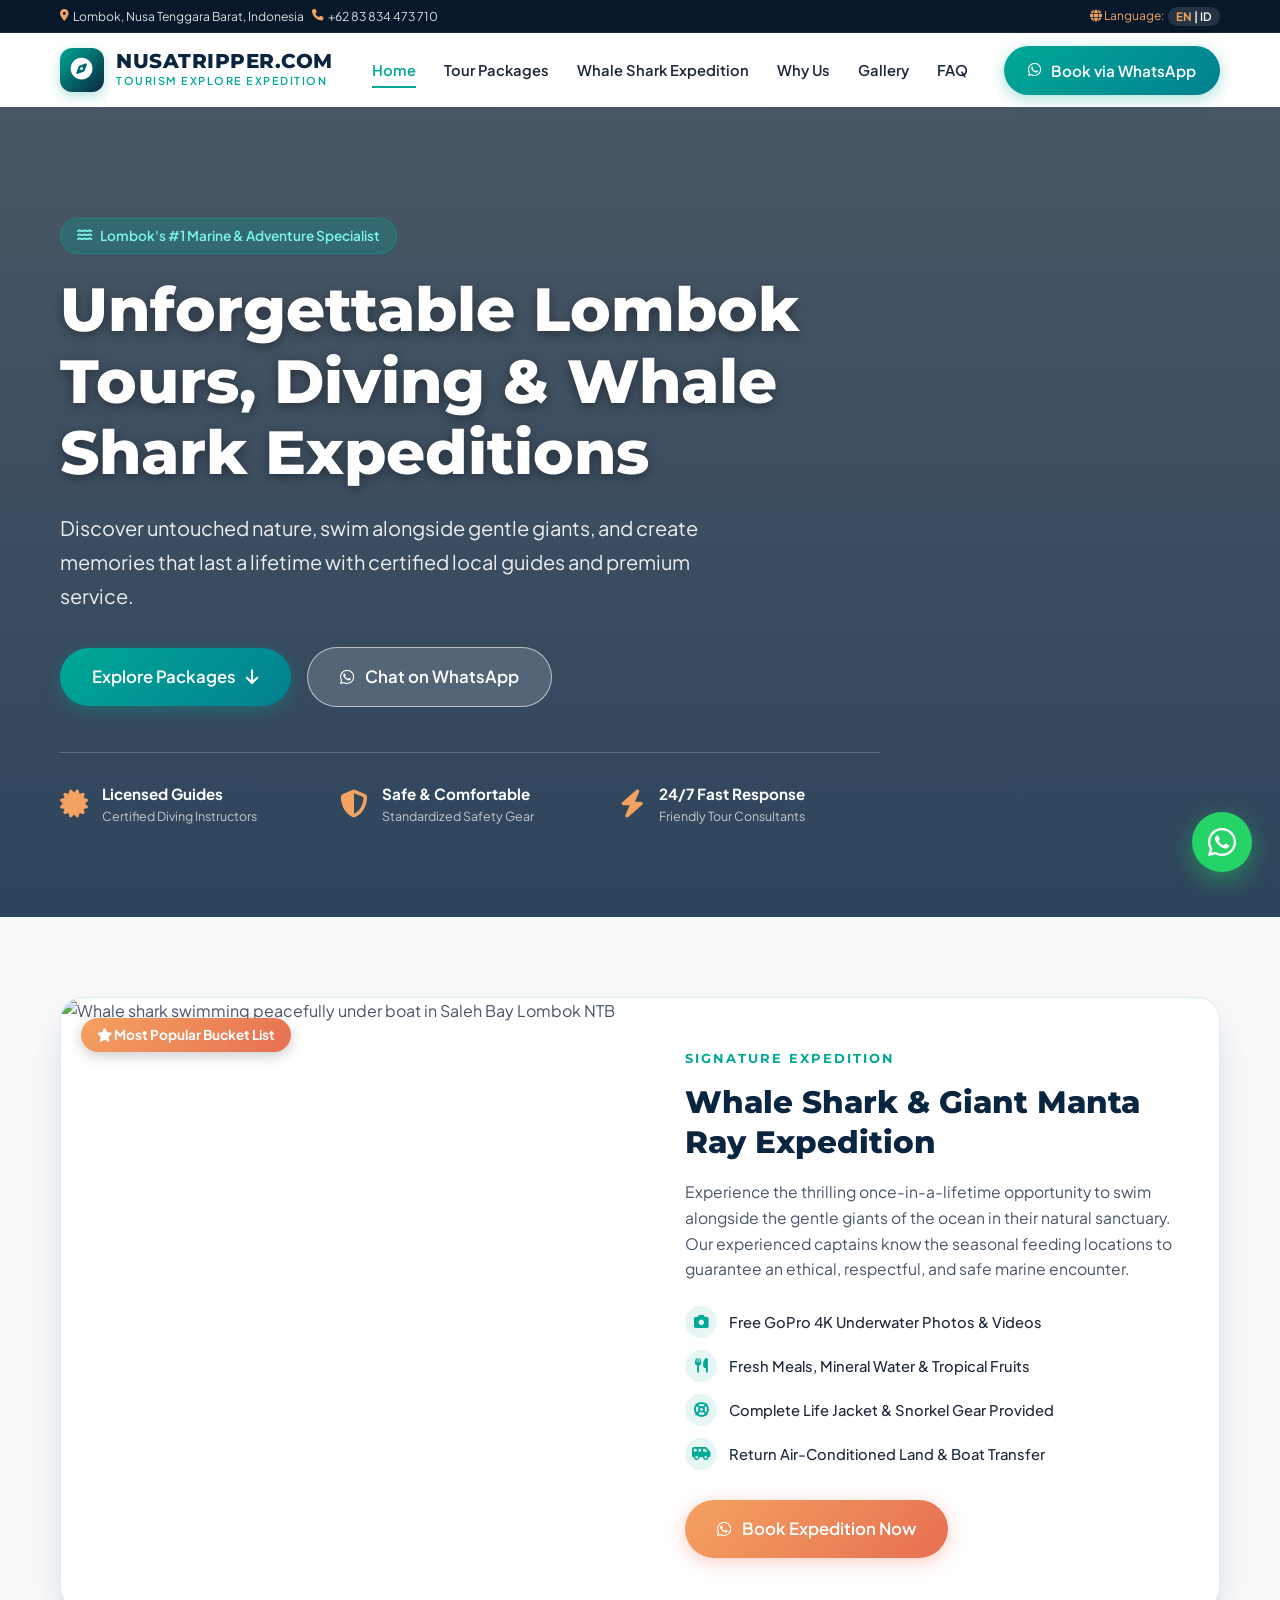
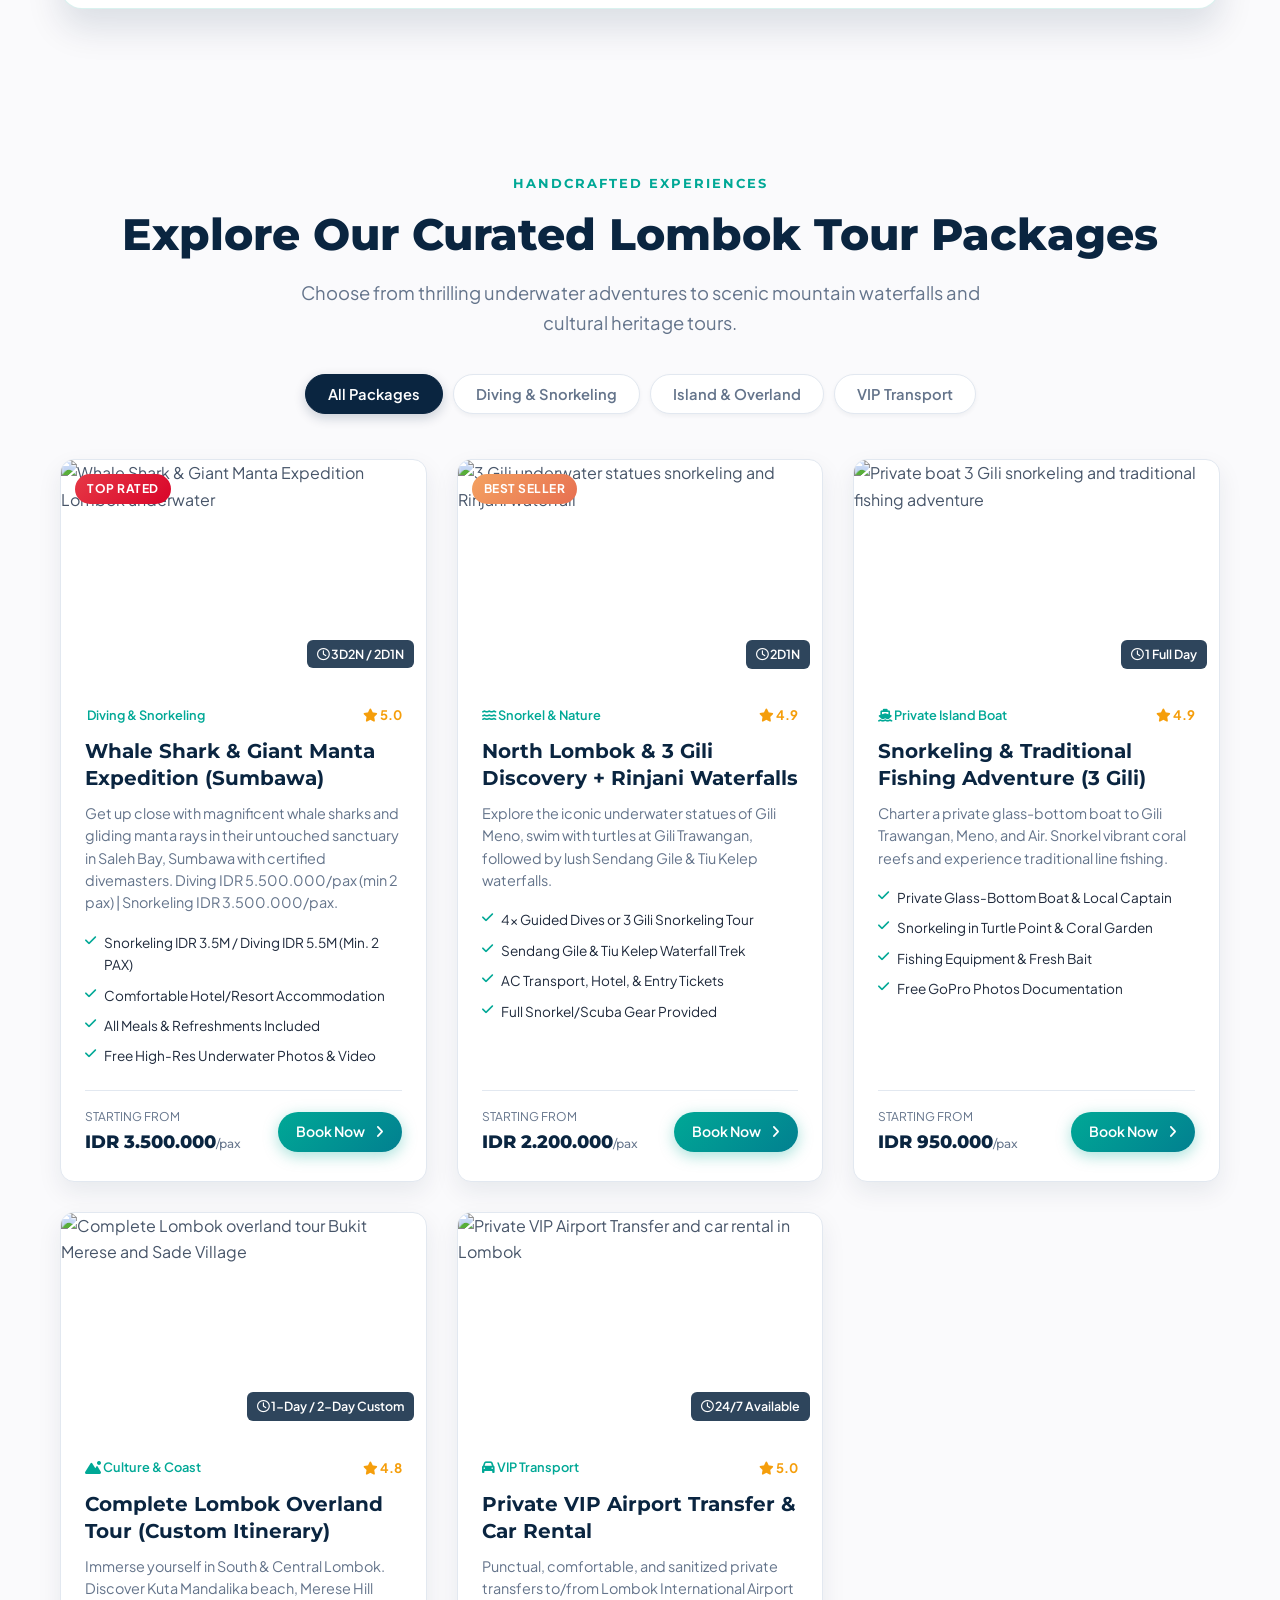
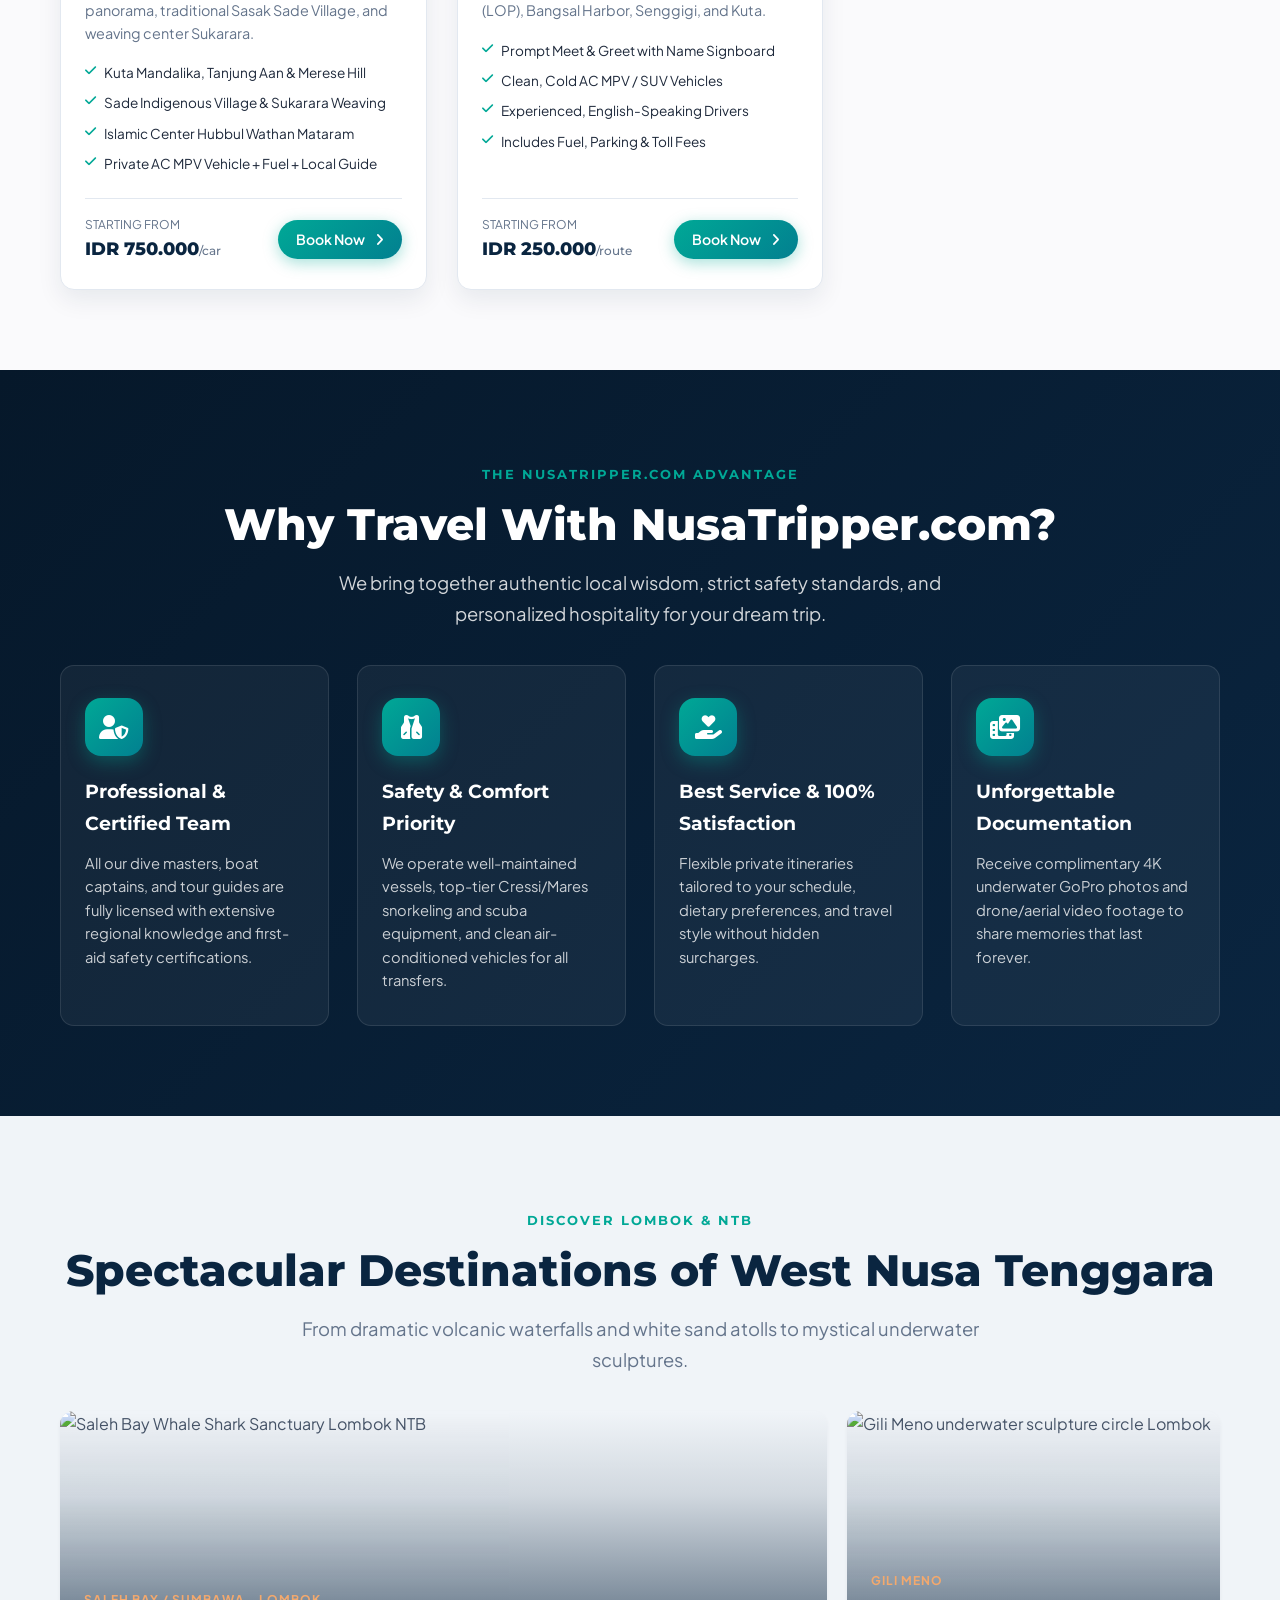
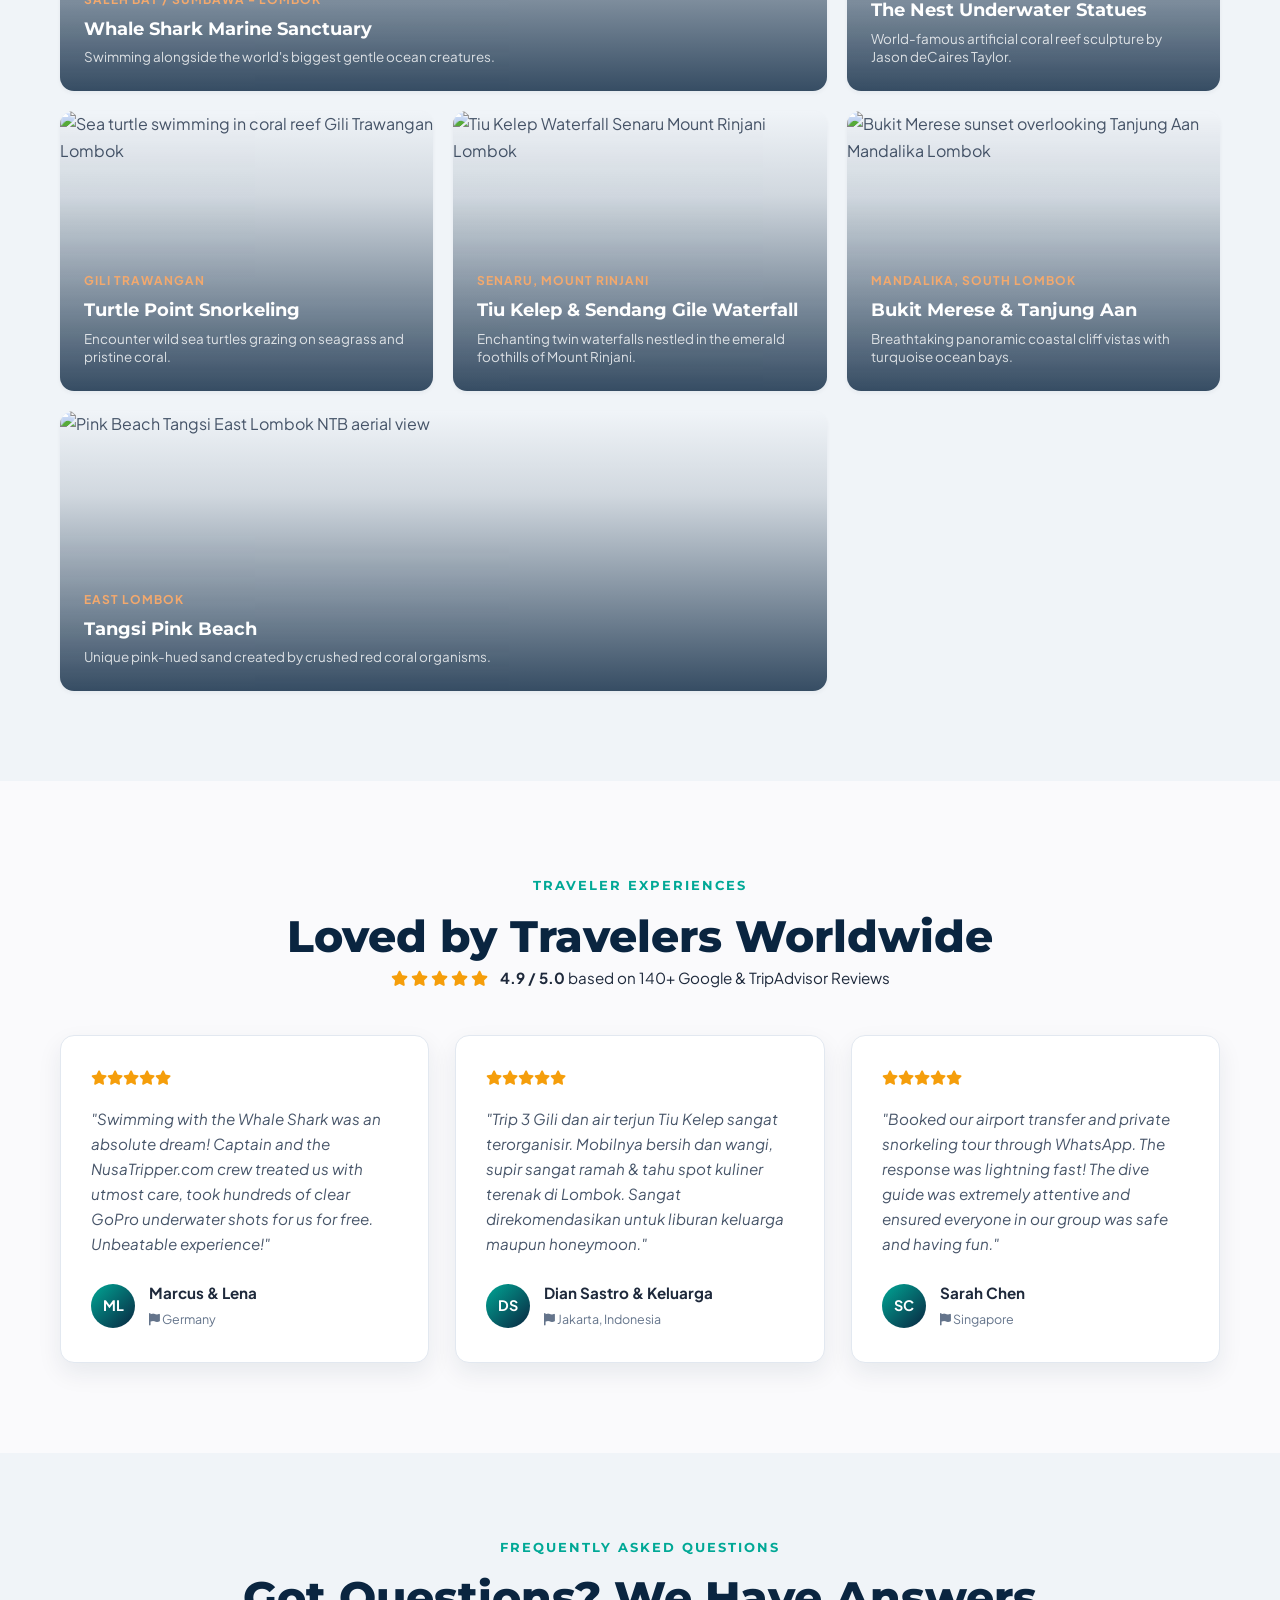
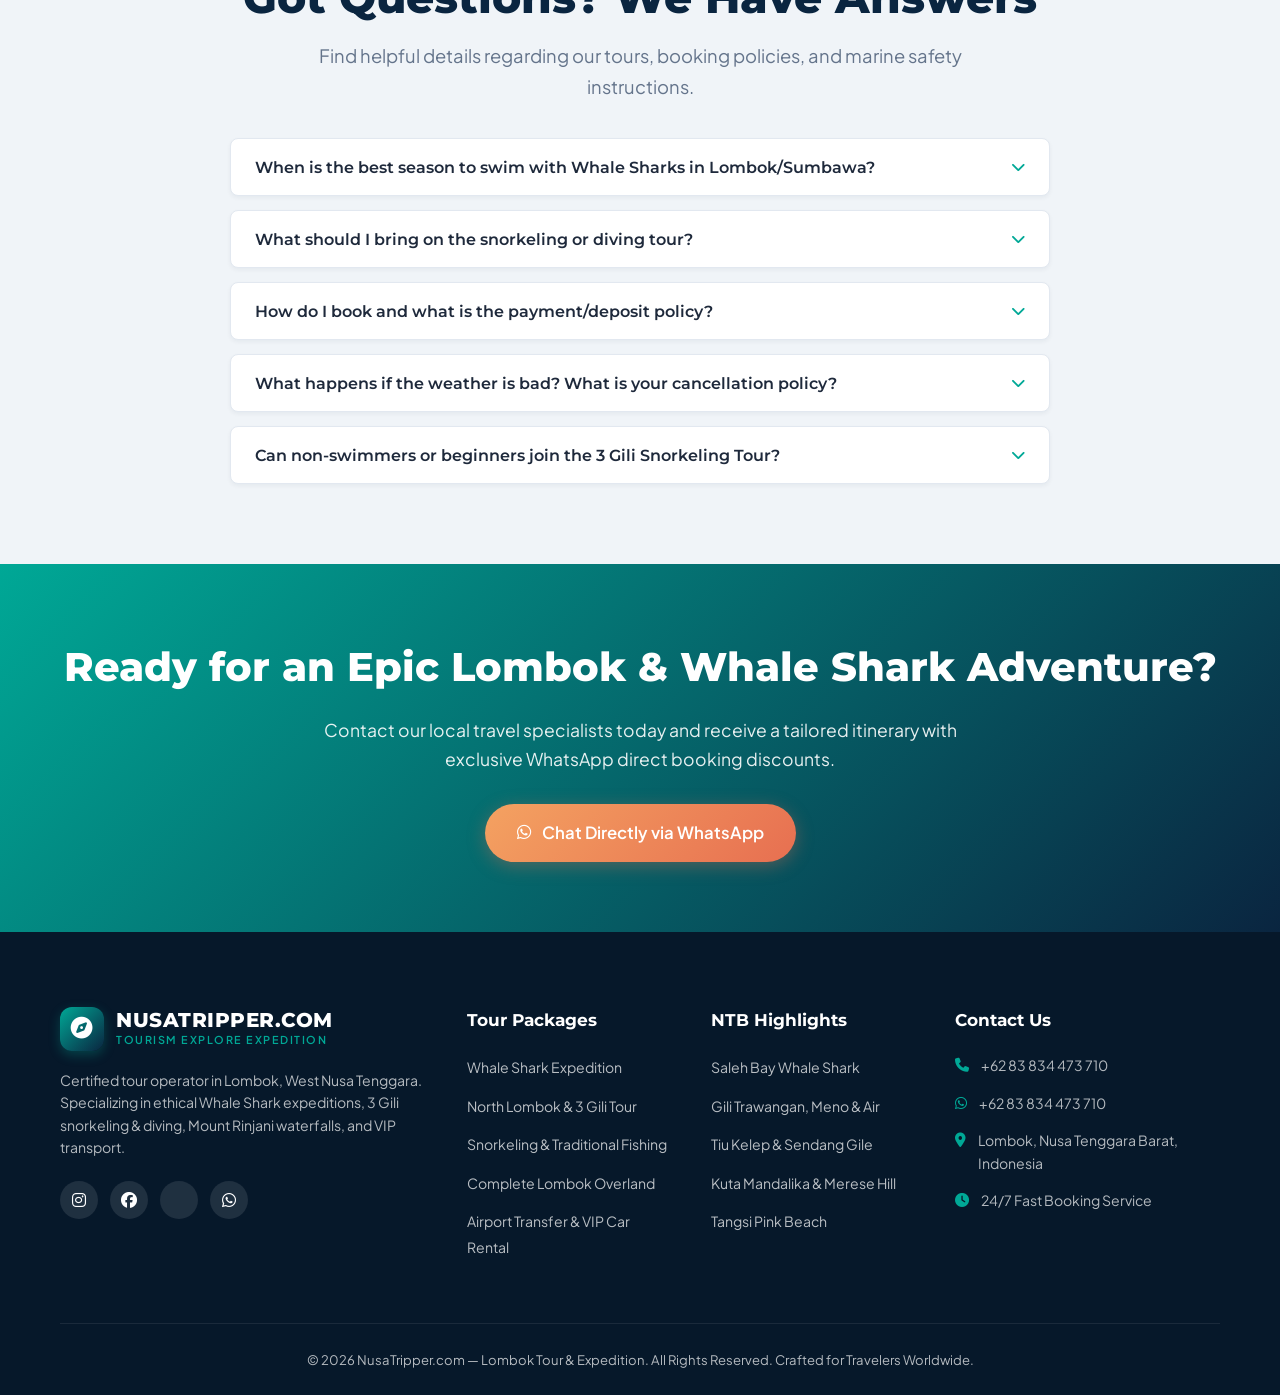
==== commit e849d345: "feat: update site styling, tour packages, and admin assets - add cache-busting query string to admin" ====
--- a/index - Copy.html
+++ b/index - Copy.html
@@ -130,7 +130,7 @@
         <a href="#packages" class="nav-link" data-i18n="nav_packages">Tour Packages</a>
         <a href="#whaleshark" class="nav-link" data-i18n="nav_whaleshark">Whale Shark Expedition</a>
         <a href="#whyus" class="nav-link" data-i18n="nav_whyus">Why Us</a>
-        <a href="#gallery" class="nav-link" data-i18n="nav_gallery">NTB Gallery</a>
+        <a href="#gallery" class="nav-link" data-i18n="nav_gallery">Gallery</a>
         <a href="#faq" class="nav-link" data-i18n="nav_faq">FAQ</a>
         <a href="https://wa.me/6283834473710?text=Hello%20NusaTripper.com%2C%20I%20would%20like%20to%20inquire%20about%20booking%20a%20tour" target="_blank" rel="noopener noreferrer" class="btn btn-primary nav-cta">
           <i class="fa-brands fa-whatsapp"></i> <span data-i18n="btn_book_wa">Book via WhatsApp</span>
--- a/style.css
+++ b/style.css
@@ -328,6 +328,21 @@
   gap: 12px;
 }
 
+.logo-icon-img {
+  flex: 0 0 auto;
+  width: 44px;
+  height: 44px;
+  border-radius: 12px;
+  display: block;
+  object-fit: contain;
+  box-shadow: 0 4px 12px rgba(0, 168, 150, 0.25);
+  transition: transform 0.2s ease;
+}
+
+.brand-logo:hover .logo-icon-img {
+  transform: scale(1.05) rotate(4deg);
+}
+
 .logo-icon {
   width: 44px;
   height: 44px;
